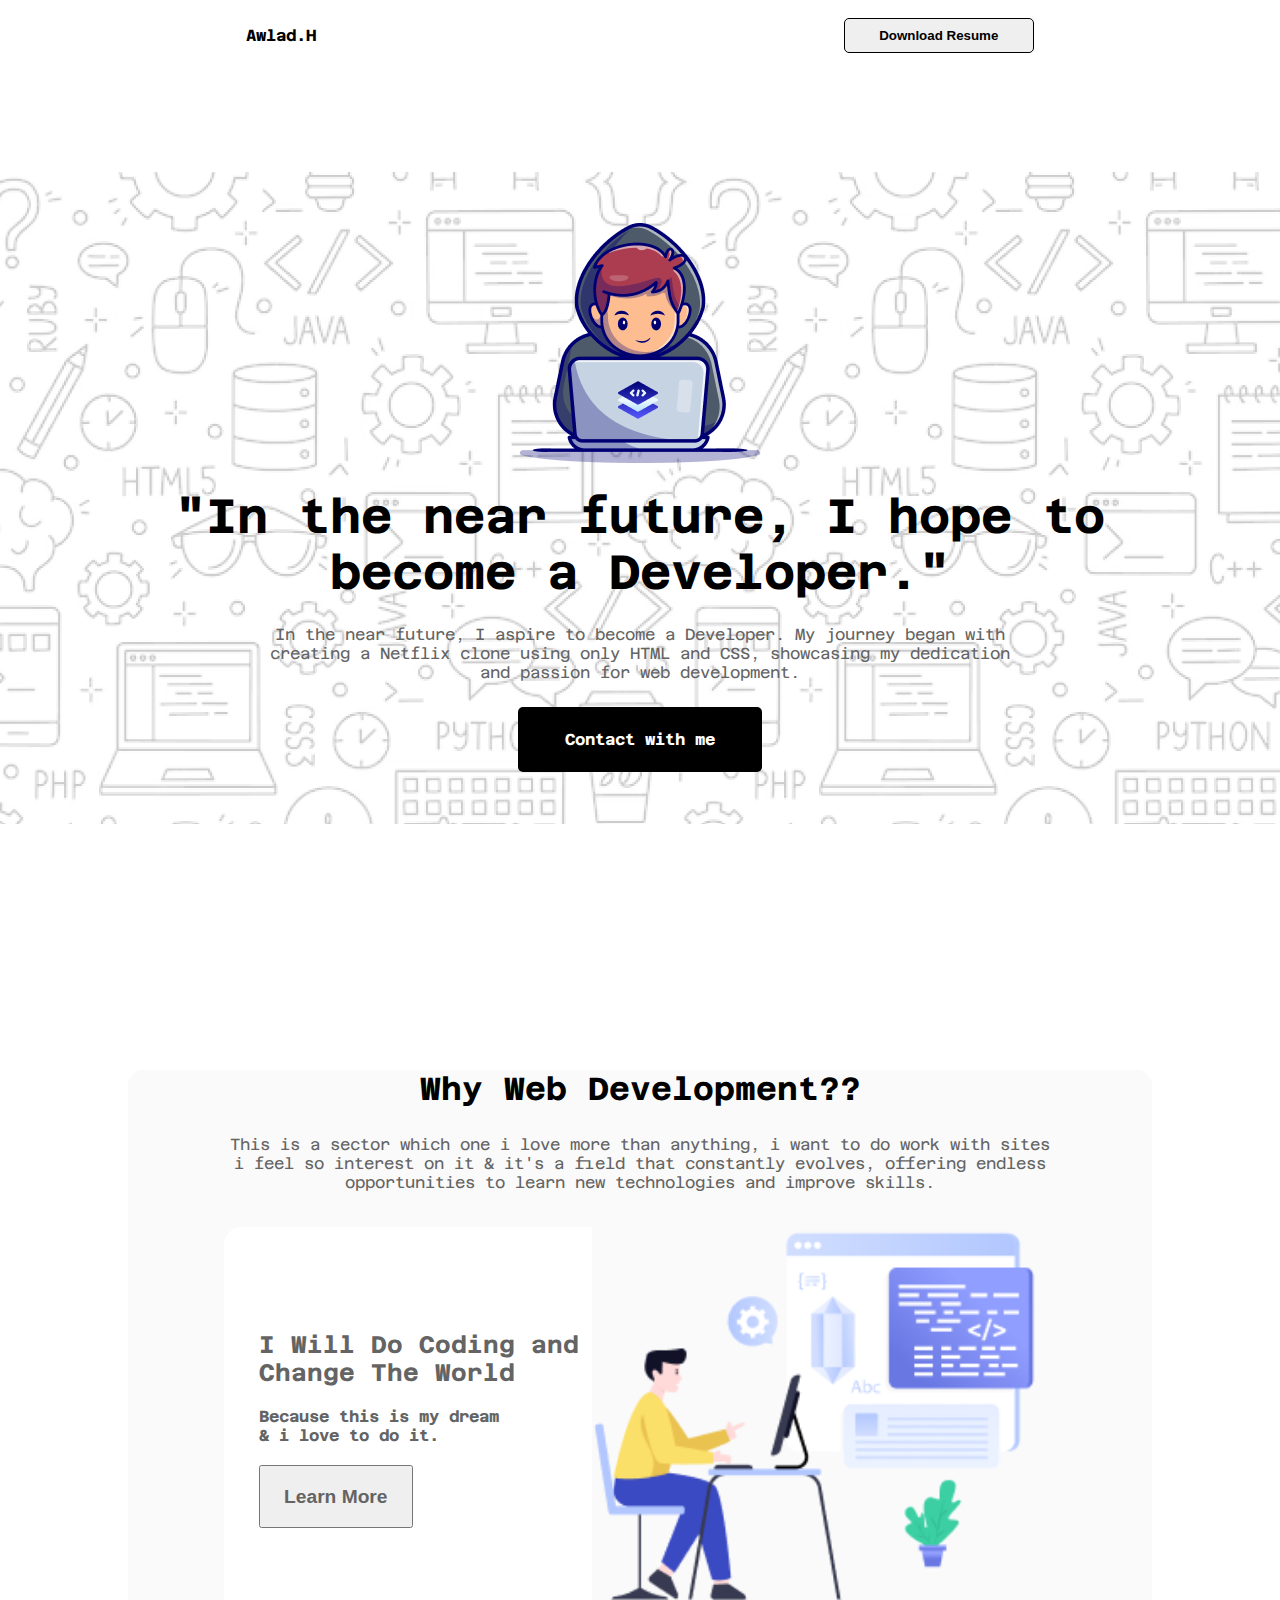
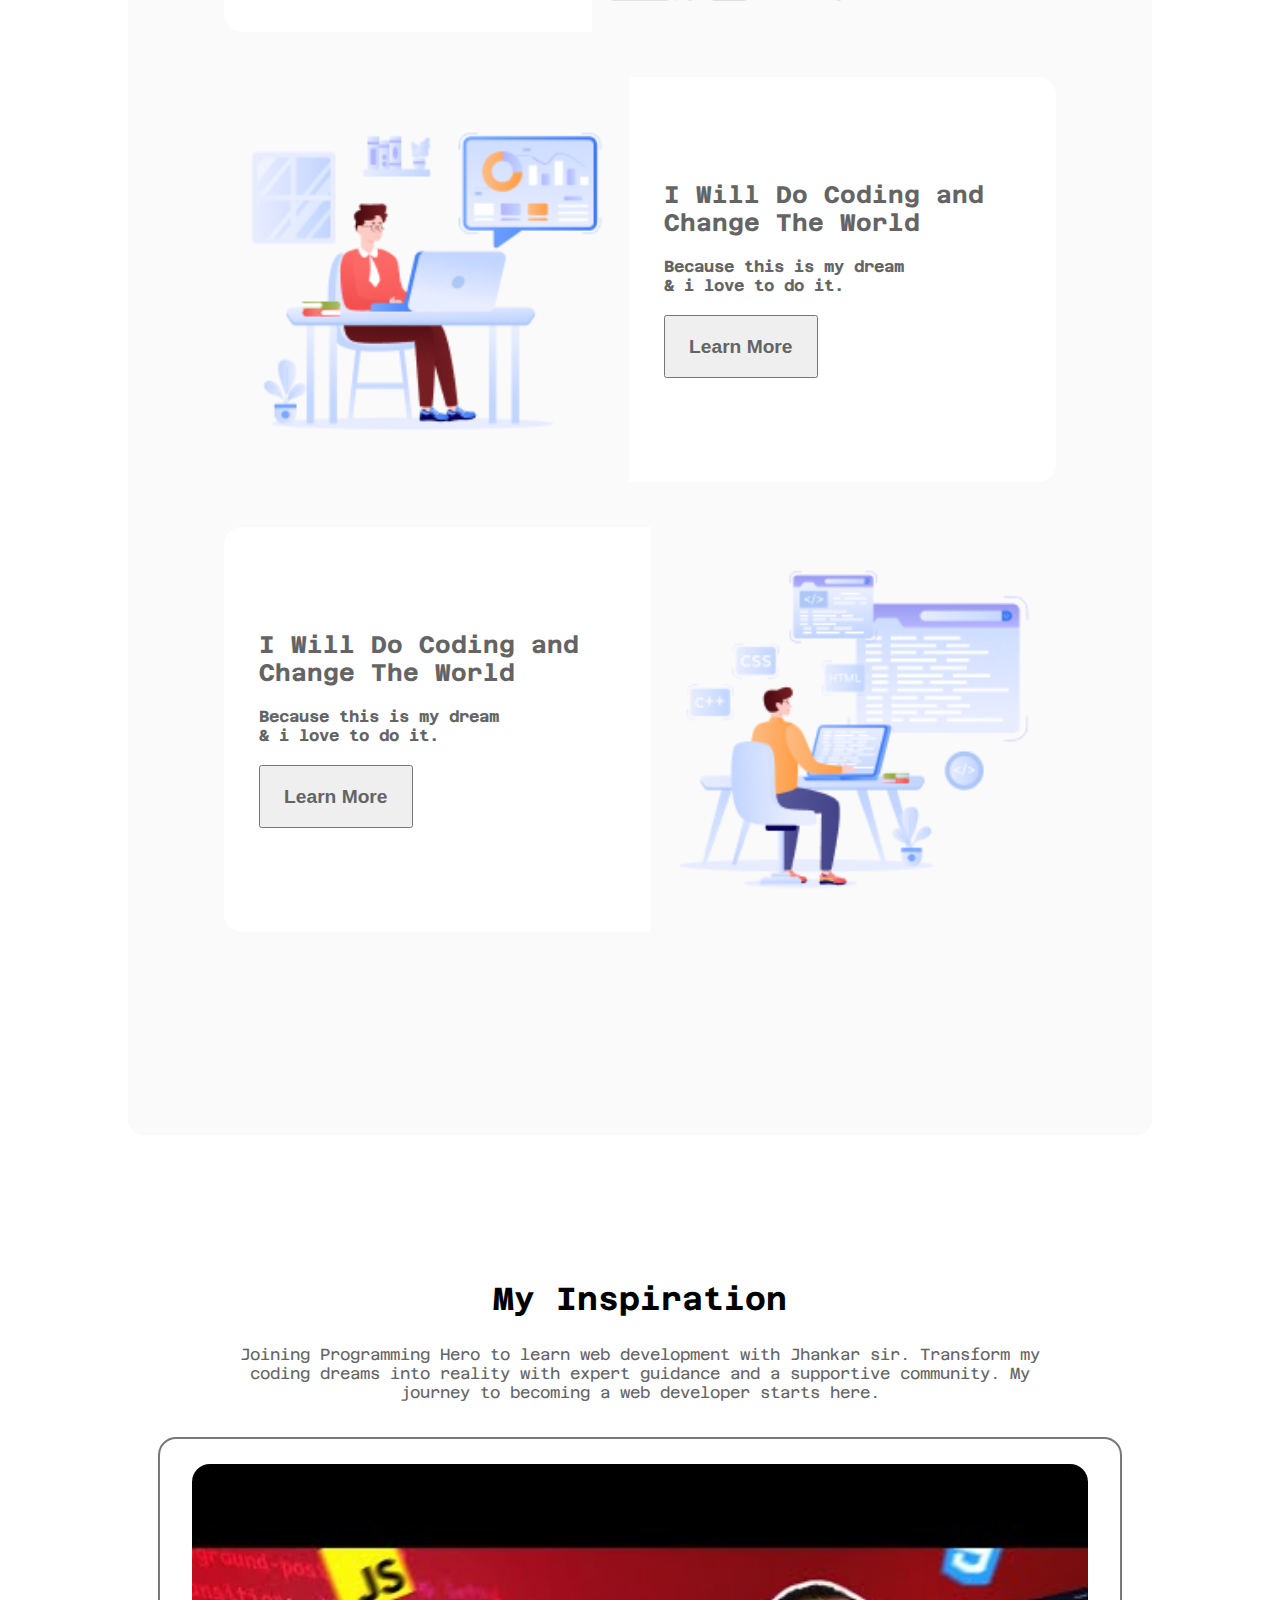
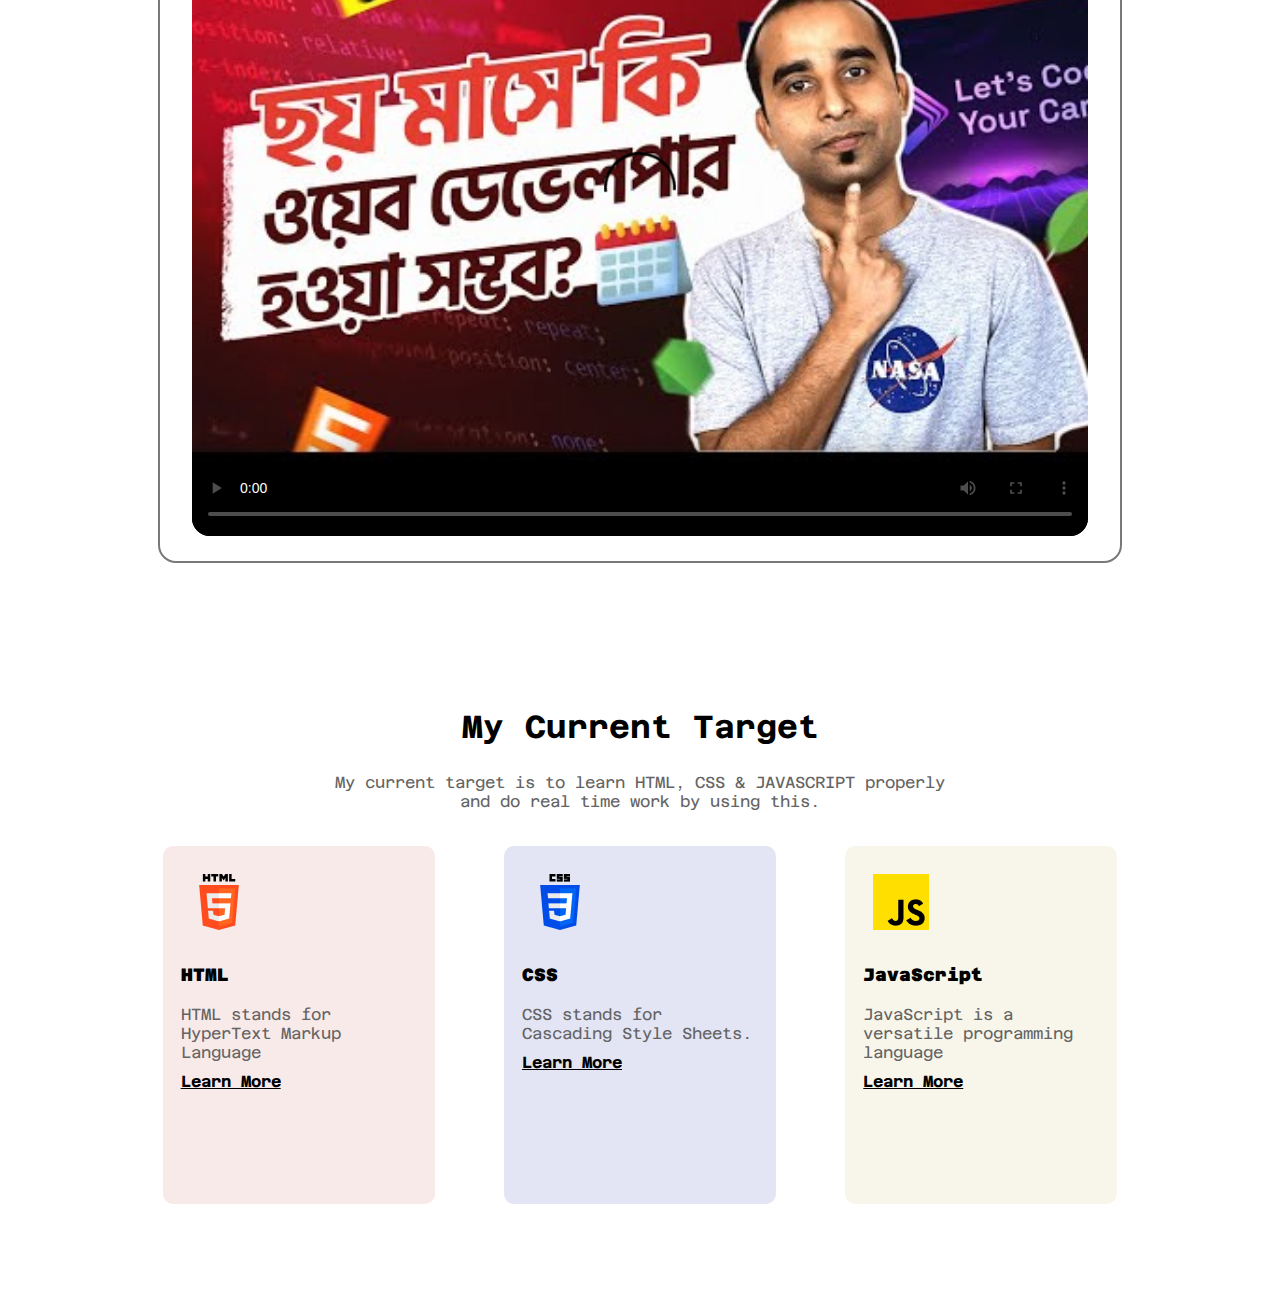
==== index.html @ 3a1f65d3 "My current target" ====
<!DOCTYPE html>
<html lang="en">

<head>
    <meta charset="UTF-8">
    <meta name="viewport" content="width=device-width, initial-scale=1.0">
    <title>Document</title>
    <link rel="stylesheet" href="style.css">
</head>

<body>
    <div class="navbar">
        <span class="topname">Awlad.H</span>
        <button>Download Resume</button>
    </div>
    <header>
        <div class="herosection">
            <img src="./assets/Group.png" alt="" srcset="">
            <h1>"In the near future, I hope to <br> become a Developer."</h1>
            <p>In the near future, I aspire to become a Developer. My journey began with creating a Netflix clone using
                only HTML and CSS, showcasing my dedication and passion for web development.</p>
            <a href="/">Contact with me</a>
        </div>
    </header>
    <div class="gap"></div>
    <main>
        <div class="discription">
            <div class="disc-first">Why Web Development??</div>
            <div class="disc-second">This is a sector which one i love more than anything, i want to do work with sites
                i feel so interest on it & it's a field that constantly evolves, offering endless opportunities to learn
                new technologies and improve skills.</div>
            <div class="card1">
                <div class="innertext">
                    <h2>I Will Do Coding and <br> Change The World</h2>
                    <h4>Because this is my dream <br> & i love to do it.</h4>
                    <button>Learn More</button>
                </div>
                <img src="./assets/Layer_1.png" alt="" srcset="">
            </div>
            <div class="card-gap"></div>
            <div class="card2">
                <img src="./assets/Group 3.png" alt="" srcset="">
                <div class="innertext">
                    <h2>I Will Do Coding and <br> Change The World</h2>
                    <h4>Because this is my dream <br> & i love to do it.</h4>
                    <button>Learn More</button>
                </div>
            </div>
            <div class="card-gap"></div>
            <div class="card3">
                <div class="innertext">
                    <h2>I Will Do Coding and <br> Change The World</h2>
                    <h4>Because this is my dream <br> & i love to do it.</h4>
                    <button>Learn More</button>
                </div>
                <img src="./assets/Group 4.png" alt="" srcset="">
            </div>
        </div>
        <div class="gap"></div>
        <div class="insparation">
            <div class="insparation-head">My Inspiration</div>
            <div class="insparation-reason">Joining Programming Hero to learn web development with Jhankar sir.
                Transform my coding dreams into reality with expert guidance and a supportive community. My journey to
                becoming a web developer starts here.</div>
            <div class="insparation-vedio">
                <video src="./assets/video-1.mp4" controls poster="./assets/video-bg.jpg"></video>
            </div>
        </div>
    </main>
    <div class="gap"></div>
    <section>
        <div class="three-card-description">
            <div class="first-disc">My Current Target</div>
            <div class="second-disc">My current target is to learn HTML, CSS & JAVASCRIPT properly <br> and do real time
                work
                by using this.</div>
                <div class="three-card">
                    
                    <div class="card4">
                        <div class="icon">
                        <img src="./assets/html.png" alt="" srcset="">
                    </div>
                    <div class="heading">HTML</div>
                    <div class="heading-disc">HTML stands for HyperText Markup Language</div>
                    <a href="/">Learn More</a>
                </div>
                <div class="card5">
                    <div class="icon">
                        <img src="./assets/css.png" alt="" srcset="">
                    </div>
                    <div class="heading">CSS</div>
                    <div class="heading-disc">CSS stands for Cascading Style Sheets.</div>
                    <a href="/">Learn More</a>
                </div>
                <div class="card6">
                    <div class="icon">
                        <img src="./assets/js.png" alt="" srcset="">
                    </div>
                    <div class="heading">JavaScript</div>
                    <div class="heading-disc">JavaScript is a versatile programming language</div>
                    <a href="/">Learn More</a>
                </div>
            </div>
            
        </div>
        <div class="gap"></div>
    </section>
</body>

</html>
---- style.css ----
@import url('https://fonts.googleapis.com/css2?family=Azeret+Mono:ital,wght@0,100..900;1,100..900&display=swap');

* {
    margin: 0;
    padding: 0;
}

body {
    font-family: "Azeret Mono", monospace;
    font-optical-sizing: auto;
    /* font-weight: <weight>; */
    font-style: normal;
}

.navbar {
    display: flex;
    justify-content: space-around;
    align-items: center;
    height: 70px;
}

.topname {
    font-weight: bolder;
}

.navbar button {
    width: 190px;
    height: 35px;
    border-radius: 5px;
    font-weight: bold;
    cursor: pointer;
    border: 1px solid black;
}

.herosection {
    background-image: url(assets/Hero-bg.png);
    background-position: center;
    background-repeat: no-repeat;
    display: flex;
    justify-content: center;
    align-items: center;
    flex-direction: column;
    height: 95vh;
    gap: 25px;
}

h1 {
    text-align: center;
    font-size: 48px;

}

p {
    text-align: center;
    font-size: 16px;
    max-width: 58vw;
    color: rgb(100, 100, 100);
}

.herosection a {
    width: 244px;
    height: 65px;
    border-radius: 5px;
    font-weight: bolder;
    cursor: pointer;
    background-color: black;
    color: white;
    text-decoration: none;
    display: flex;
    justify-content: center;
    align-items: center;
}

.gap {
    height: 10vh;
}

.card-gap {
    height: 5vh;

}

.discription {
    max-width: 80vw;
    margin: auto;
    background-color: rgb(250, 250, 250);
    border-radius: 15px;
    height: 185vh;
}

.disc-first,
.insparation-head,
.first-disc {
    text-align: center;
    font-size: 32px;
    font-weight: bolder;
    margin: 55px 0px 28px;
}

.disc-second,
.insparation-reason,
.second-disc {
    text-align: center;
    font-size: 16px;
    max-width: 65vw;
    margin: auto;
    margin-bottom: 35px;
    color: rgb(100, 100, 100);
}

.card1 {
    display: flex;
    justify-content: space-between;
    height: 45vh;
    max-width: 65vw;
    margin: auto;


}

.innertext {
    background-color: white;
    display: flex;
    justify-content: center;
    flex-direction: column;
    gap: 20px;
    width: 37vw;
    color: rgb(100, 100, 100);
    border-radius: 18px 0px 0px 18px;
}

.innertext h2,
h4,
button {
    margin-left: 35px;

}

.card1 button {
    width: 12vw;
    height: 7vh;
    font-weight: bolder;
    font-size: larger;
    color: rgb(100, 100, 100);
}

.card2 {
    display: flex;
    justify-content: space-between;
    height: 45vh;
    max-width: 65vw;
    margin: auto;


}

.card2 .innertext {
    background-color: white;
    display: flex;
    justify-content: center;
    flex-direction: column;
    gap: 20px;
    width: 37vw;
    color: rgb(100, 100, 100);
    border-radius: 0px 18px 18px 0px;
}

.innertext h2,
h4,
button {
    margin-left: 35px;

}

.card2 button {
    width: 12vw;
    height: 7vh;
    font-weight: bolder;
    font-size: larger;
    color: rgb(100, 100, 100);
}

.card3 {
    display: flex;
    justify-content: space-between;
    height: 45vh;
    max-width: 65vw;
    margin: auto;


}

.innertext {
    background-color: white;
    display: flex;
    justify-content: center;
    flex-direction: column;
    gap: 20px;
    width: 37vw;
    color: rgb(100, 100, 100);
    border-radius: 18px 0px 0px 18px;
}

.innertext h2,
h4,
button {
    margin-left: 35px;

}

.card3 button {
    width: 12vw;
    height: 7vh;
    font-weight: bolder;
    font-size: larger;
    color: rgb(100, 100, 100);
}

.insparation {
    max-width: 80vw;
    margin: auto;
}

.insparation-vedio {
    border: 2px solid rgb(120, 120, 120);
    border-radius: 18px;
    width: 75vw;
    margin: auto;
    display: flex;
    justify-content: center;
    align-items: center;
}

.insparation-vedio video {
    margin: 25px;
    width: 70vw;
    border-radius: 18px;
}

.three-card-description {
    max-width: 80vw;
    margin: auto;
}

.three-card {
    display: flex;
    justify-content: space-around;
    align-items: center;
}

.card4 {
    width: 20vw;
    height: 38vh;
    margin: auto;
    border-radius: 10px;
    background-color: rgb(228 156 156 / 21%);
    padding: 8px;
}

.icon {
    margin: 20px;
}

.heading {
    font-size: large;
    font-weight: 900;
    padding: 10px;
}

.heading-disc {
    font-size: 16px;
    color: rgb(100, 100, 100);
    padding: 10px;
}

.card4 a {
    font-weight: bolder;
    color: black;
    padding: 10px;
}

.card5 {
    width: 20vw;
    height: 38vh;
    margin: auto;
    border-radius: 10px;
    background-color: rgb(125 134 208 / 21%);
    padding: 8px;
}

.icon {
    margin: 20px;
}

.heading {
    font-size: large;
    font-weight: 900;
    padding: 10px;
}

.heading-disc {
    font-size: 16px;
    color: rgb(100, 100, 100);
    padding: 10px;
}

.card5 a {
    font-weight: bolder;
    color: black;
    padding: 10px;
}

.card6 {
    width: 20vw;
    height: 38vh;
    margin: auto;
    border-radius: 10px;
    background-color: rgb(228 220 179 / 26%);
    padding: 8px;
}

.icon {
    margin: 20px;
}

.heading {
    font-size: large;
    font-weight: 900;
    padding: 10px;
}

.heading-disc {
    font-size: 16px;
    color: rgb(100, 100, 100);
    padding: 10px;
}

.card6 a {
    font-weight: bolder;
    color: black;
    padding: 10px;
}
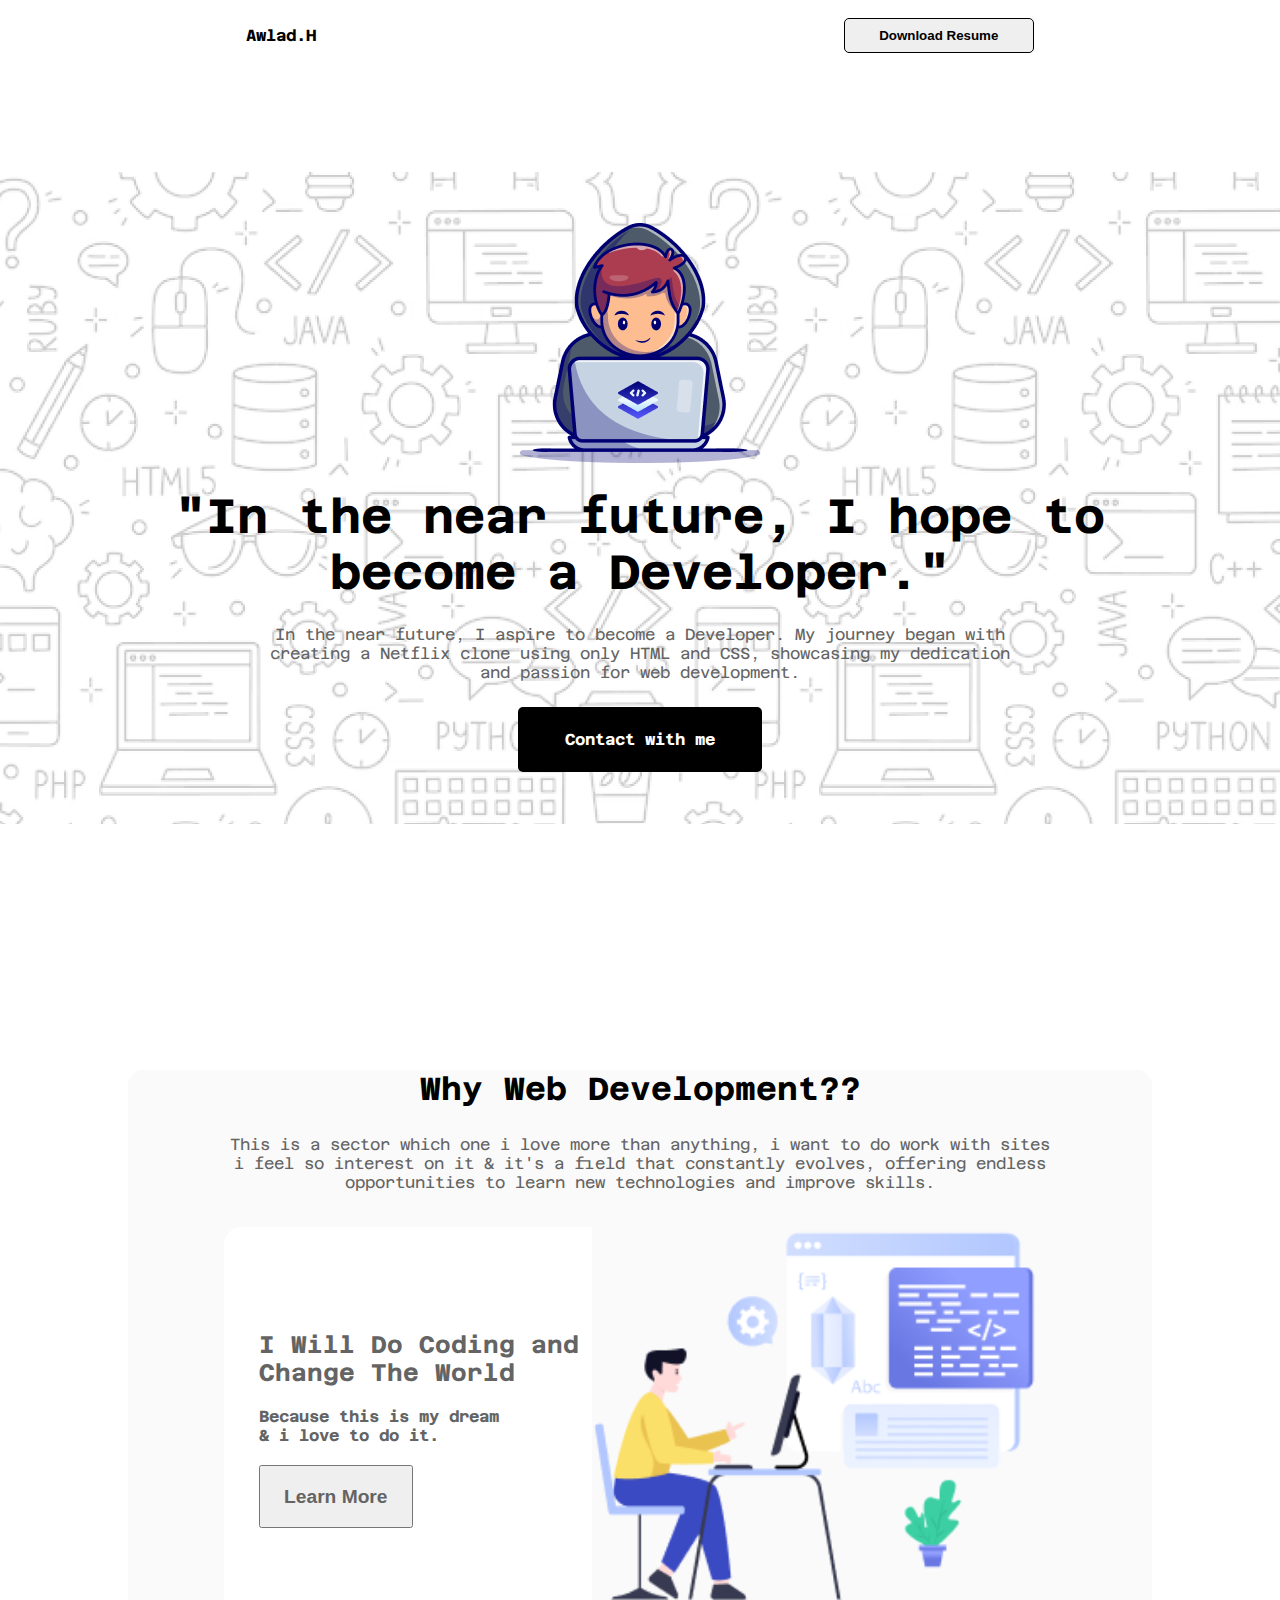
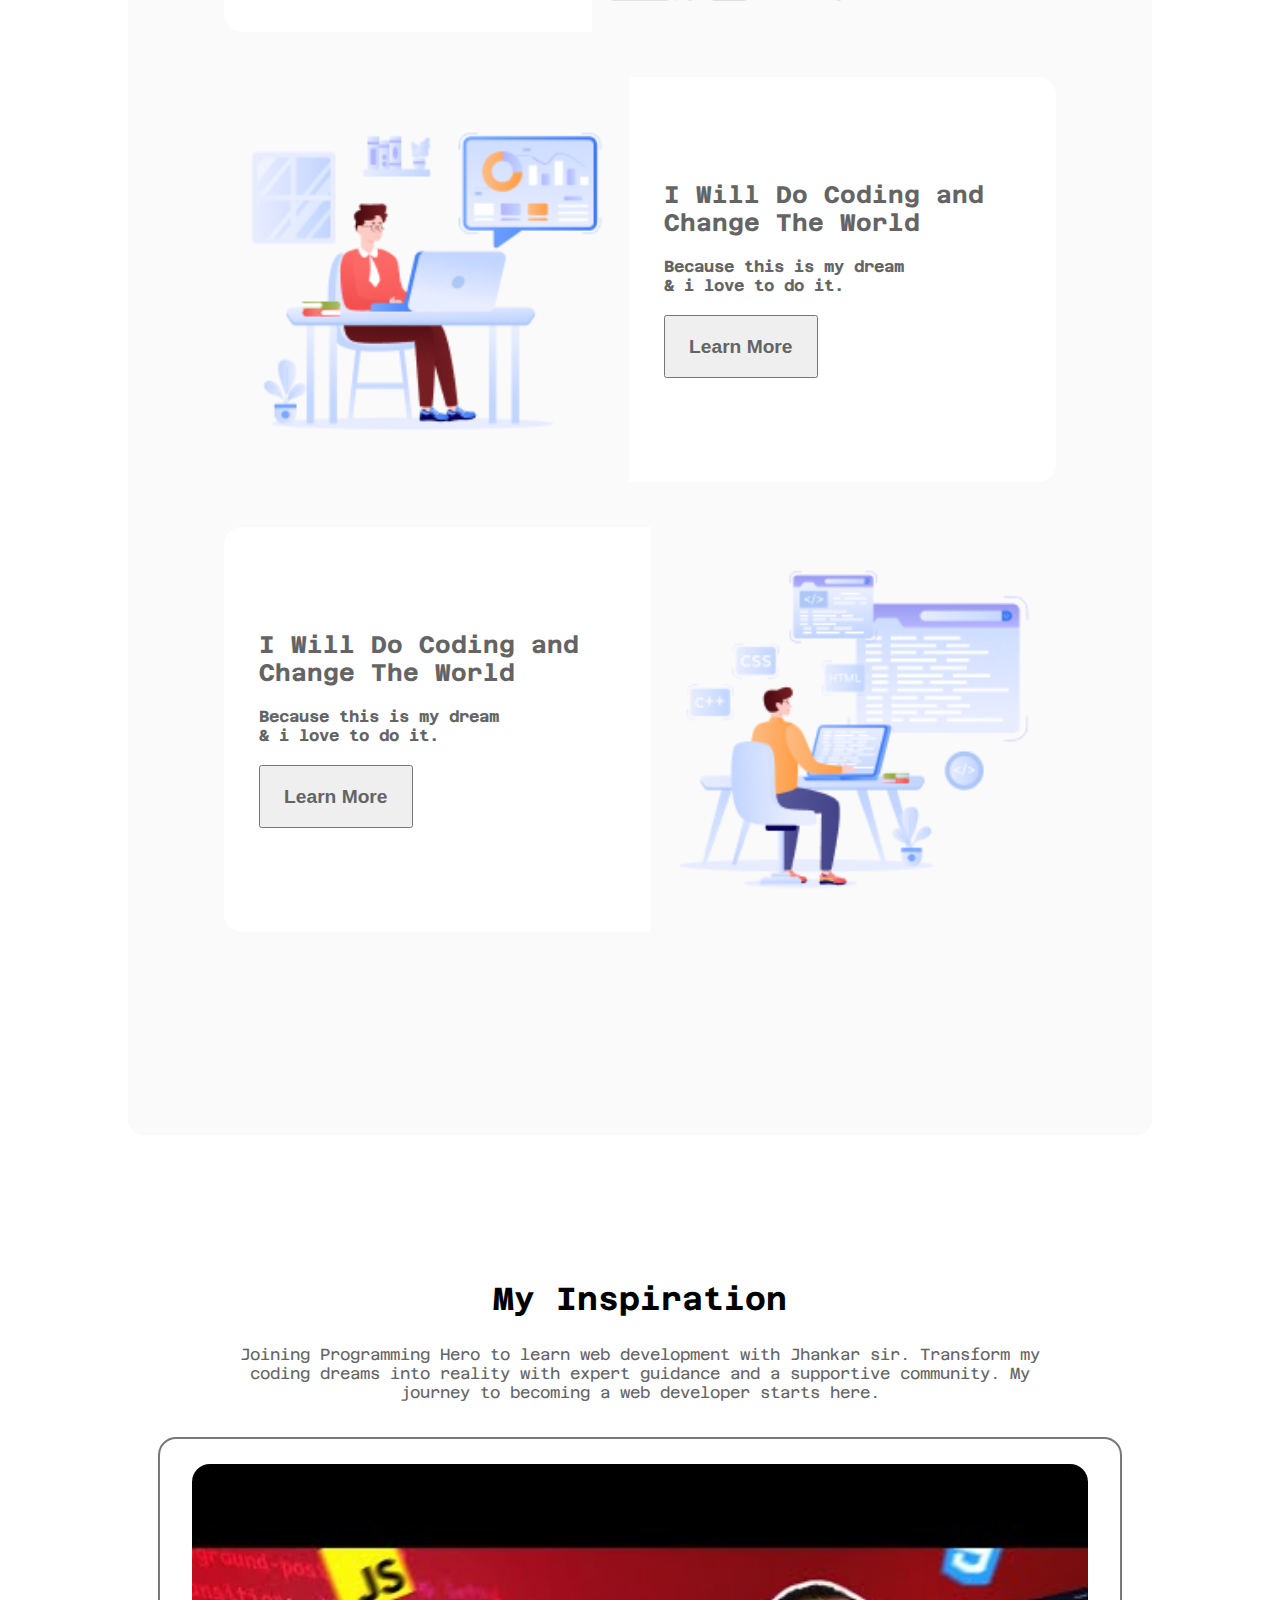
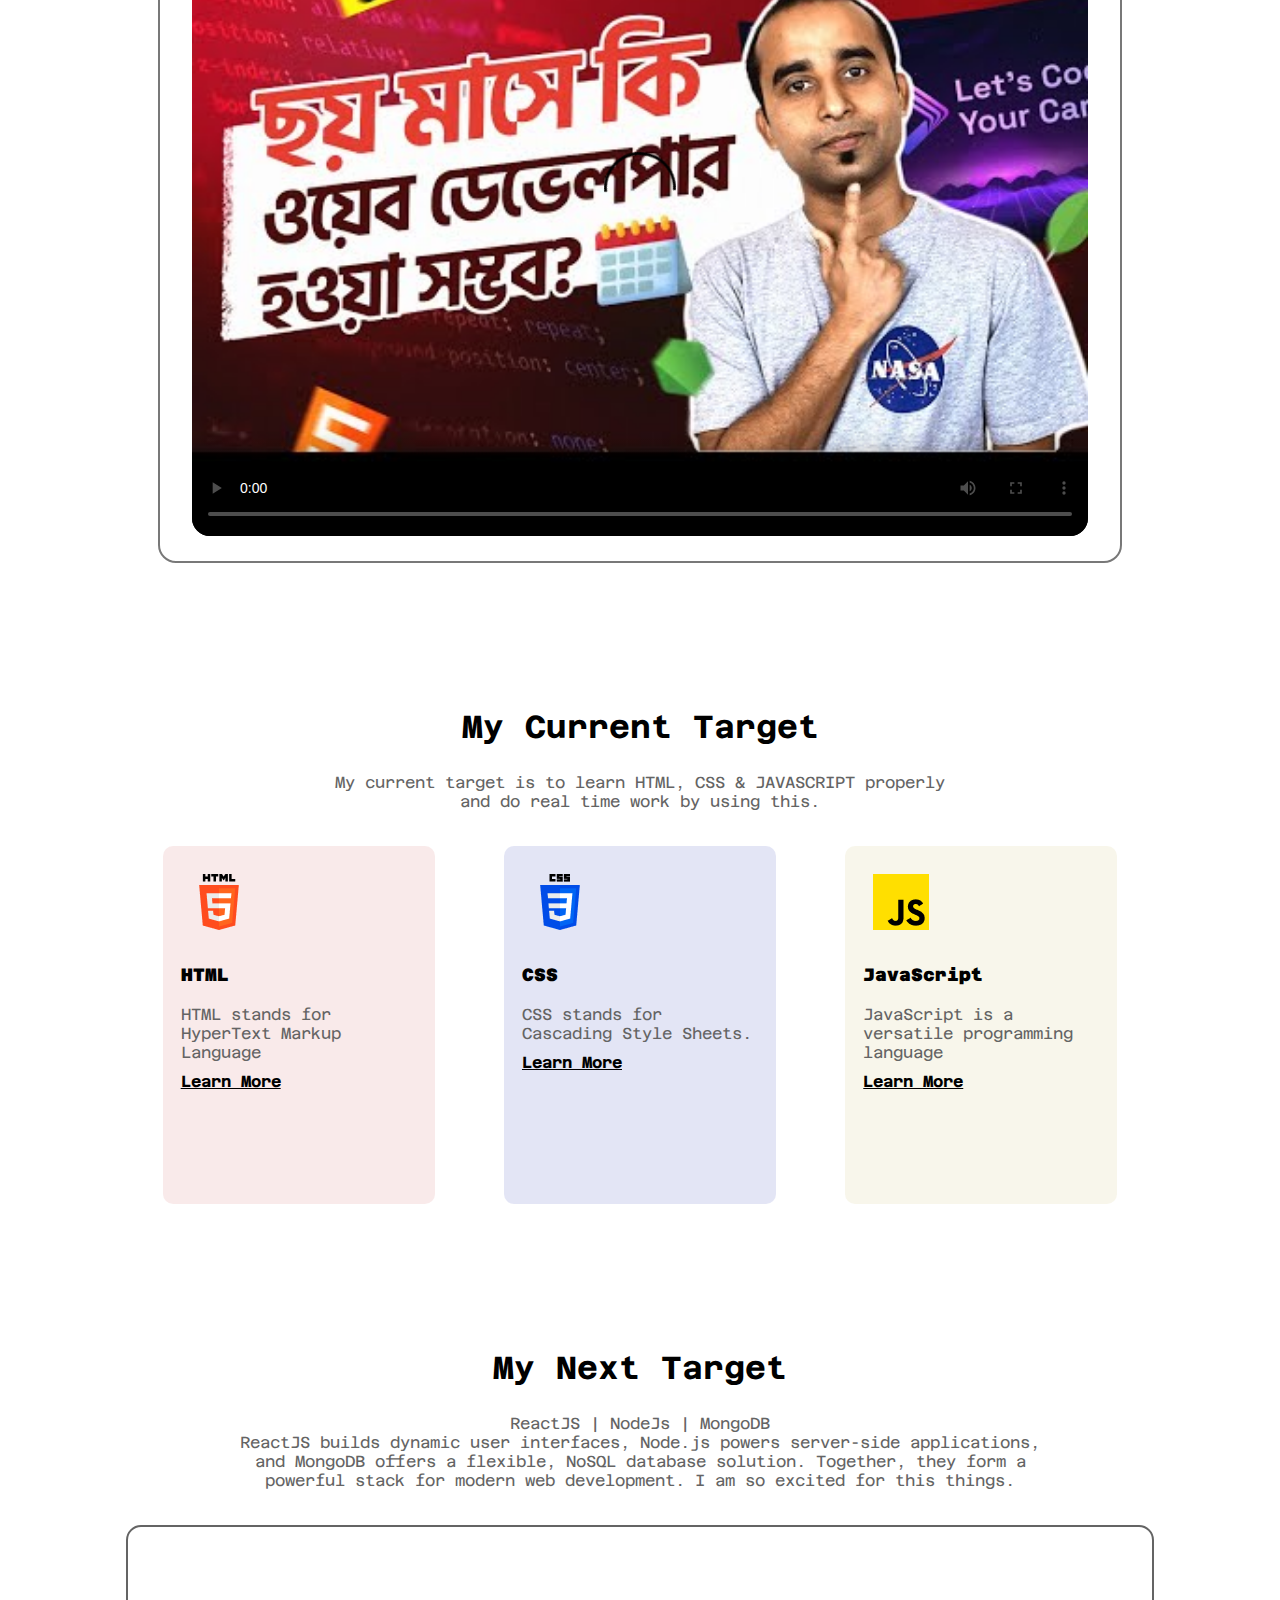
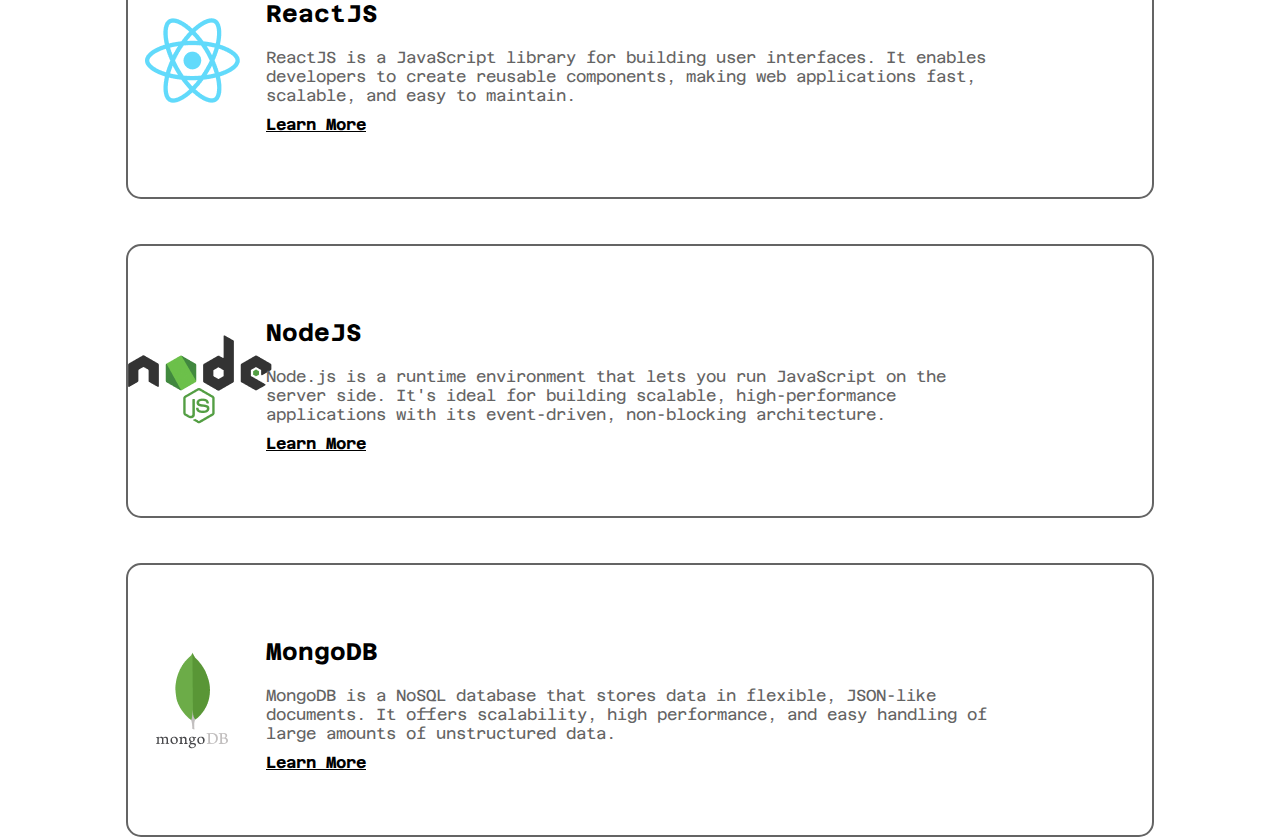
==== commit cd4a96b1: "end three card React nodeJS and MongoDB" ====
--- a/index.html
+++ b/index.html
@@ -74,10 +74,10 @@
             <div class="second-disc">My current target is to learn HTML, CSS & JAVASCRIPT properly <br> and do real time
                 work
                 by using this.</div>
-                <div class="three-card">
-                    
-                    <div class="card4">
-                        <div class="icon">
+            <div class="three-card">
+
+                <div class="card4">
+                    <div class="icon">
                         <img src="./assets/html.png" alt="" srcset="">
                     </div>
                     <div class="heading">HTML</div>
@@ -101,9 +101,59 @@
                     <a href="/">Learn More</a>
                 </div>
             </div>
-            
+
         </div>
         <div class="gap"></div>
+        <div class="nextarget">
+            <div class="first-disc">My Next Target</div>
+            <div class="second-disc">ReactJS | NodeJs | MongoDB <br> ReactJS builds dynamic user interfaces, Node.js
+                powers server-side applications, and MongoDB offers a flexible, NoSQL database solution. Together, they
+                form a powerful stack for modern web development. I am so excited for this things.
+            </div>
+            <div class="end-three-card">
+                <div class="card7">
+                    <div class="image">
+                        <img src="/assets/react.png" alt="">
+                    </div>
+
+                    <div class="nextarget-heading">
+                        <h2 class="react">ReactJS </h2>
+                        <div class="react-disc">ReactJS is a JavaScript library for building user interfaces. It
+                            enables developers to create reusable components, making web applications fast, scalable,
+                            and
+                            easy to maintain.</div>
+                        <a href="/">Learn More</a>
+                    </div>
+                </div>
+                <div class="card-gap"></div>
+                <div class="card8">
+                    <div class="image">
+                        <img src="/assets/nodejs.png" alt="">
+                    </div>
+
+                    <div class="nextarget-heading">
+                        <h2 class="node">NodeJS </h2>
+                        <div class="node-disc">Node.js is a runtime environment that lets you run JavaScript on the
+                            server side. It's ideal for building scalable, high-performance applications with its
+                            event-driven, non-blocking architecture.</div>
+                        <a href="/">Learn More</a>
+                    </div>
+                </div>
+                <div class="card-gap"></div>
+                <div class="card9">
+                    <div class="image">
+                        <img src="/assets/mongodb.png" alt="">
+                    </div>
+
+                    <div class="nextarget-heading">
+                        <h2 class="mongo">MongoDB </h2>
+                        <div class="mongo-disc">MongoDB is a NoSQL database that stores data in flexible, JSON-like
+                            documents. It offers scalability, high performance, and easy handling of large amounts of
+                            unstructured data.</div>
+                        <a href="/">Learn More</a>
+                    </div>
+                </div>
+            </div>
     </section>
 </body>
 
--- a/style.css
+++ b/style.css
@@ -21,6 +21,7 @@
 
 .topname {
     font-weight: bolder;
+    cursor: pointer;
 }
 
 .navbar button {
@@ -142,6 +143,7 @@
     font-weight: bolder;
     font-size: larger;
     color: rgb(100, 100, 100);
+    cursor: pointer;
 }
 
 .card2 {
@@ -178,6 +180,7 @@
     font-weight: bolder;
     font-size: larger;
     color: rgb(100, 100, 100);
+    cursor: pointer;
 }
 
 .card3 {
@@ -214,6 +217,7 @@
     font-weight: bolder;
     font-size: larger;
     color: rgb(100, 100, 100);
+    cursor: pointer;
 }
 
 .insparation {
@@ -235,6 +239,7 @@
     margin: 25px;
     width: 70vw;
     border-radius: 18px;
+    cursor: pointer;
 }
 
 .three-card-description {
@@ -339,4 +344,100 @@
     font-weight: bolder;
     color: black;
     padding: 10px;
+}
+
+.card7 {
+    display: flex;
+    align-items: center;
+    border: 2px solid rgb(100, 100, 100);
+    border-radius: 15px;
+    width: 80vw;
+    height: 30vh;
+    margin: auto;
+}
+
+.react {
+    padding: 10px;
+}
+
+.react-disc {
+    padding: 10px;
+    font-size: 16px;
+    max-width: 58vw;
+    color: rgb(100, 100, 100);
+}
+
+.card7 a {
+    font-weight: bolder;
+    color: black;
+    padding: 10px;
+}
+
+.image {
+    width: 10vw;
+    text-align: center;
+}
+
+.card8 {
+    display: flex;
+    align-items: center;
+    border: 2px solid rgb(100, 100, 100);
+    border-radius: 15px;
+    width: 80vw;
+    height: 30vh;
+    margin: auto;
+}
+
+.node {
+    padding: 10px;
+}
+
+.node-disc {
+    padding: 10px;
+    font-size: 16px;
+    max-width: 58vw;
+    color: rgb(100, 100, 100);
+}
+
+.card8 a {
+    font-weight: bolder;
+    color: black;
+    padding: 10px;
+}
+
+.image {
+    width: 10vw;
+    text-align: center;
+}
+
+.card9 {
+    display: flex;
+    align-items: center;
+    border: 2px solid rgb(100, 100, 100);
+    border-radius: 15px;
+    width: 80vw;
+    height: 30vh;
+    margin: auto;
+}
+
+.mongo {
+    padding: 10px;
+}
+
+.mongo-disc {
+    padding: 10px;
+    font-size: 16px;
+    max-width: 58vw;
+    color: rgb(100, 100, 100);
+}
+
+.card9 a {
+    font-weight: bolder;
+    color: black;
+    padding: 10px;
+}
+
+.image {
+    width: 10vw;
+    text-align: center;
 }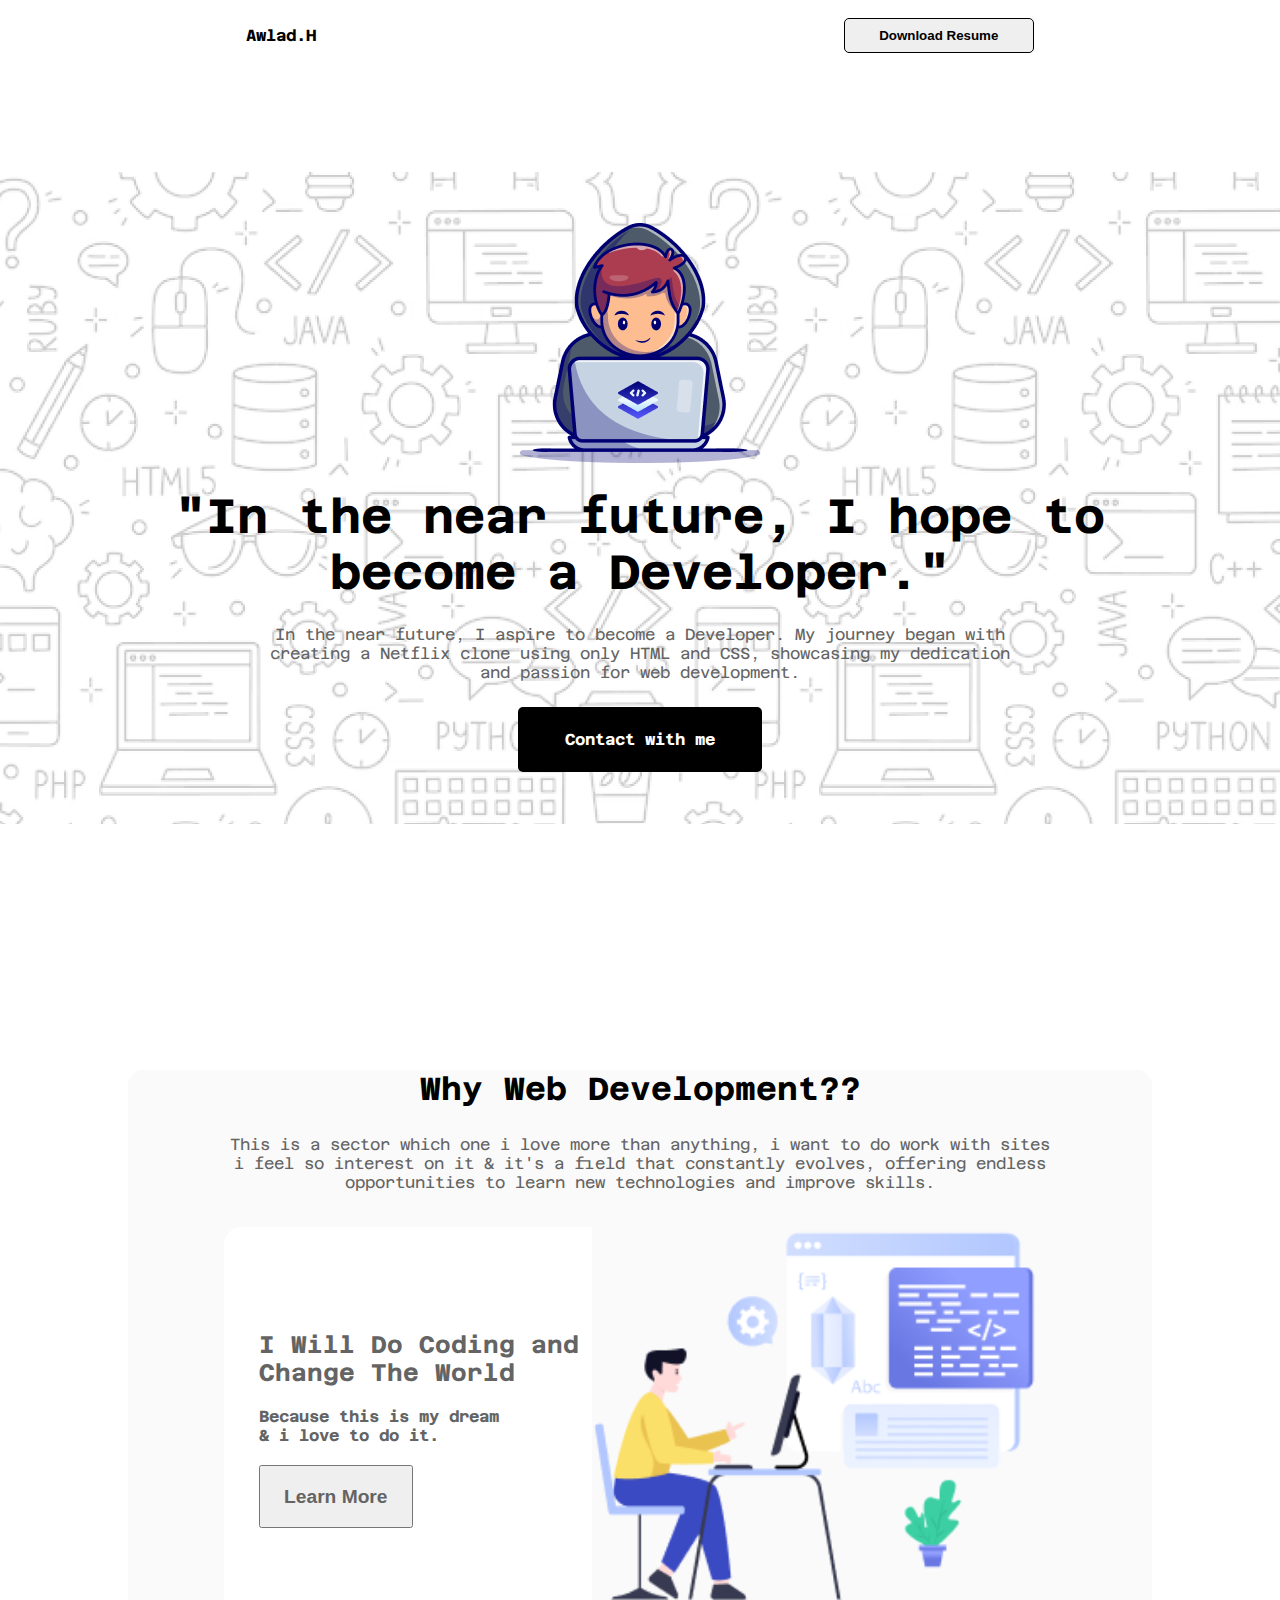
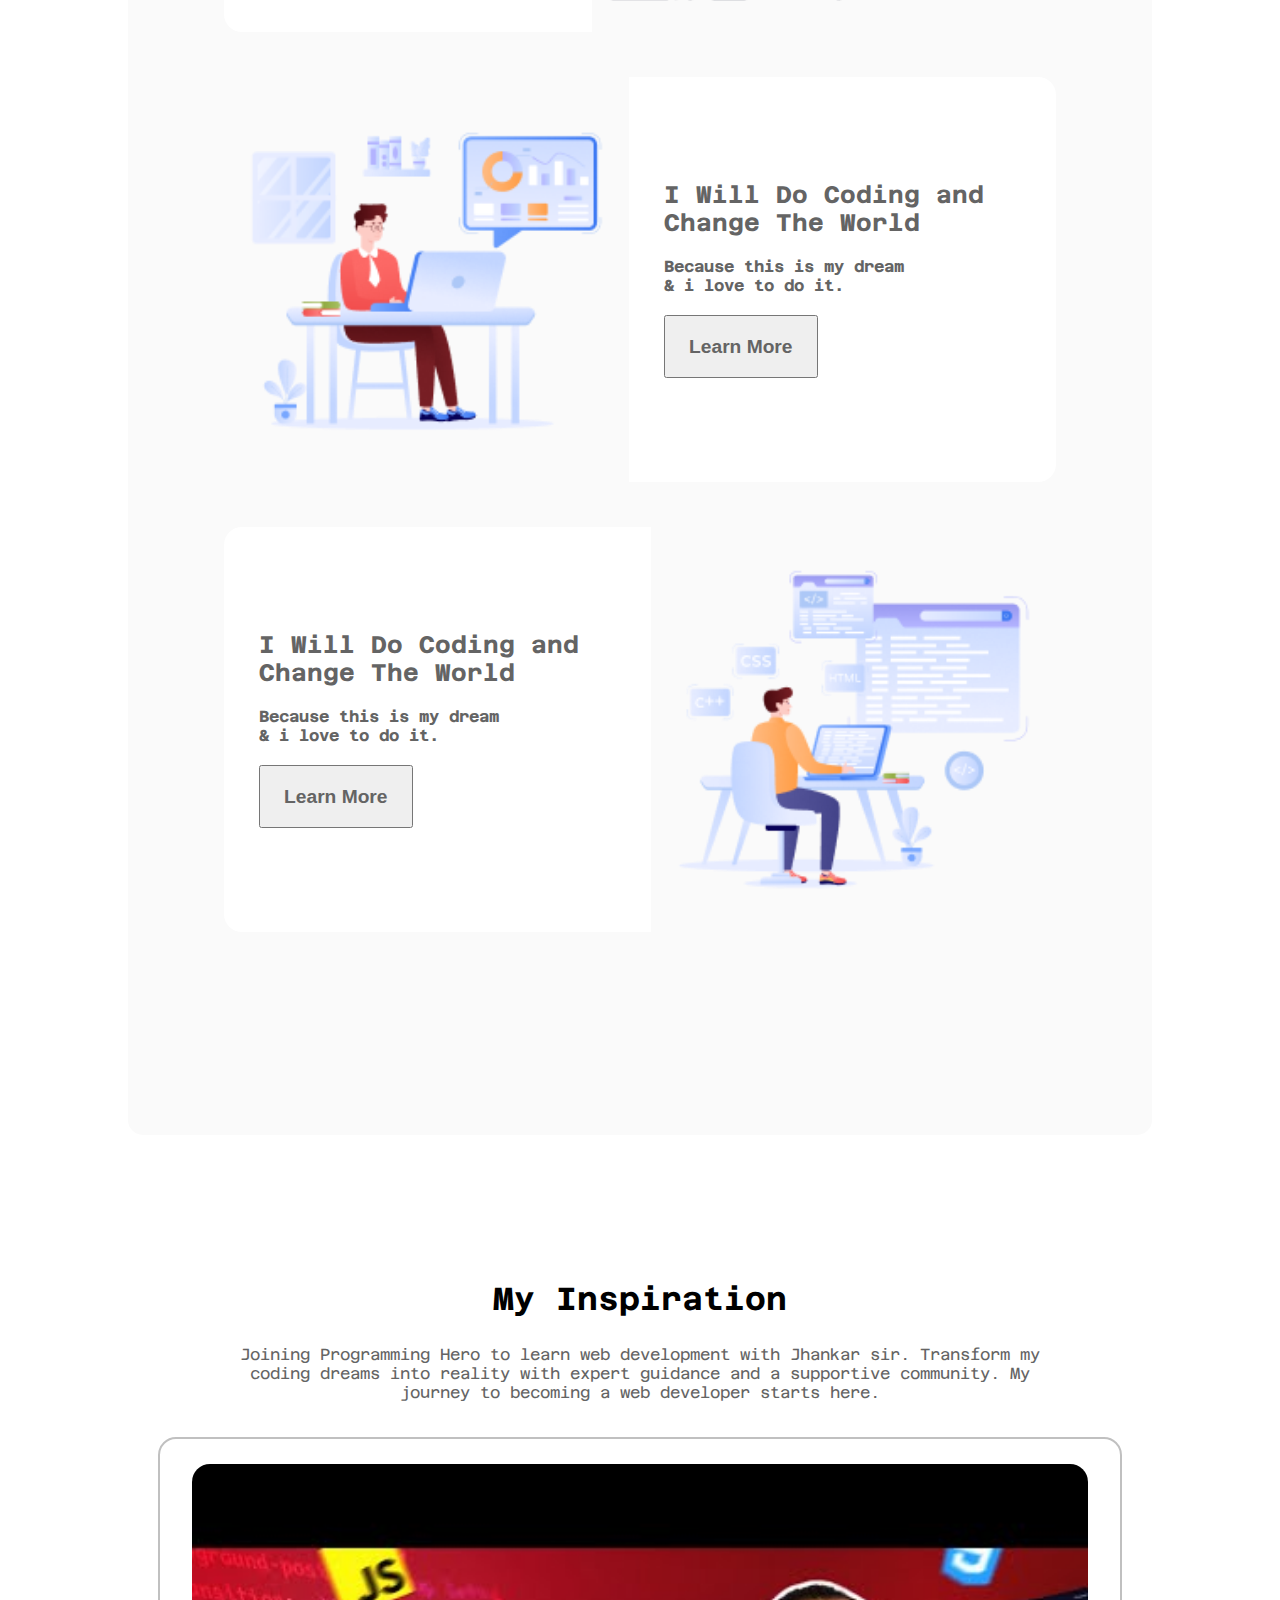
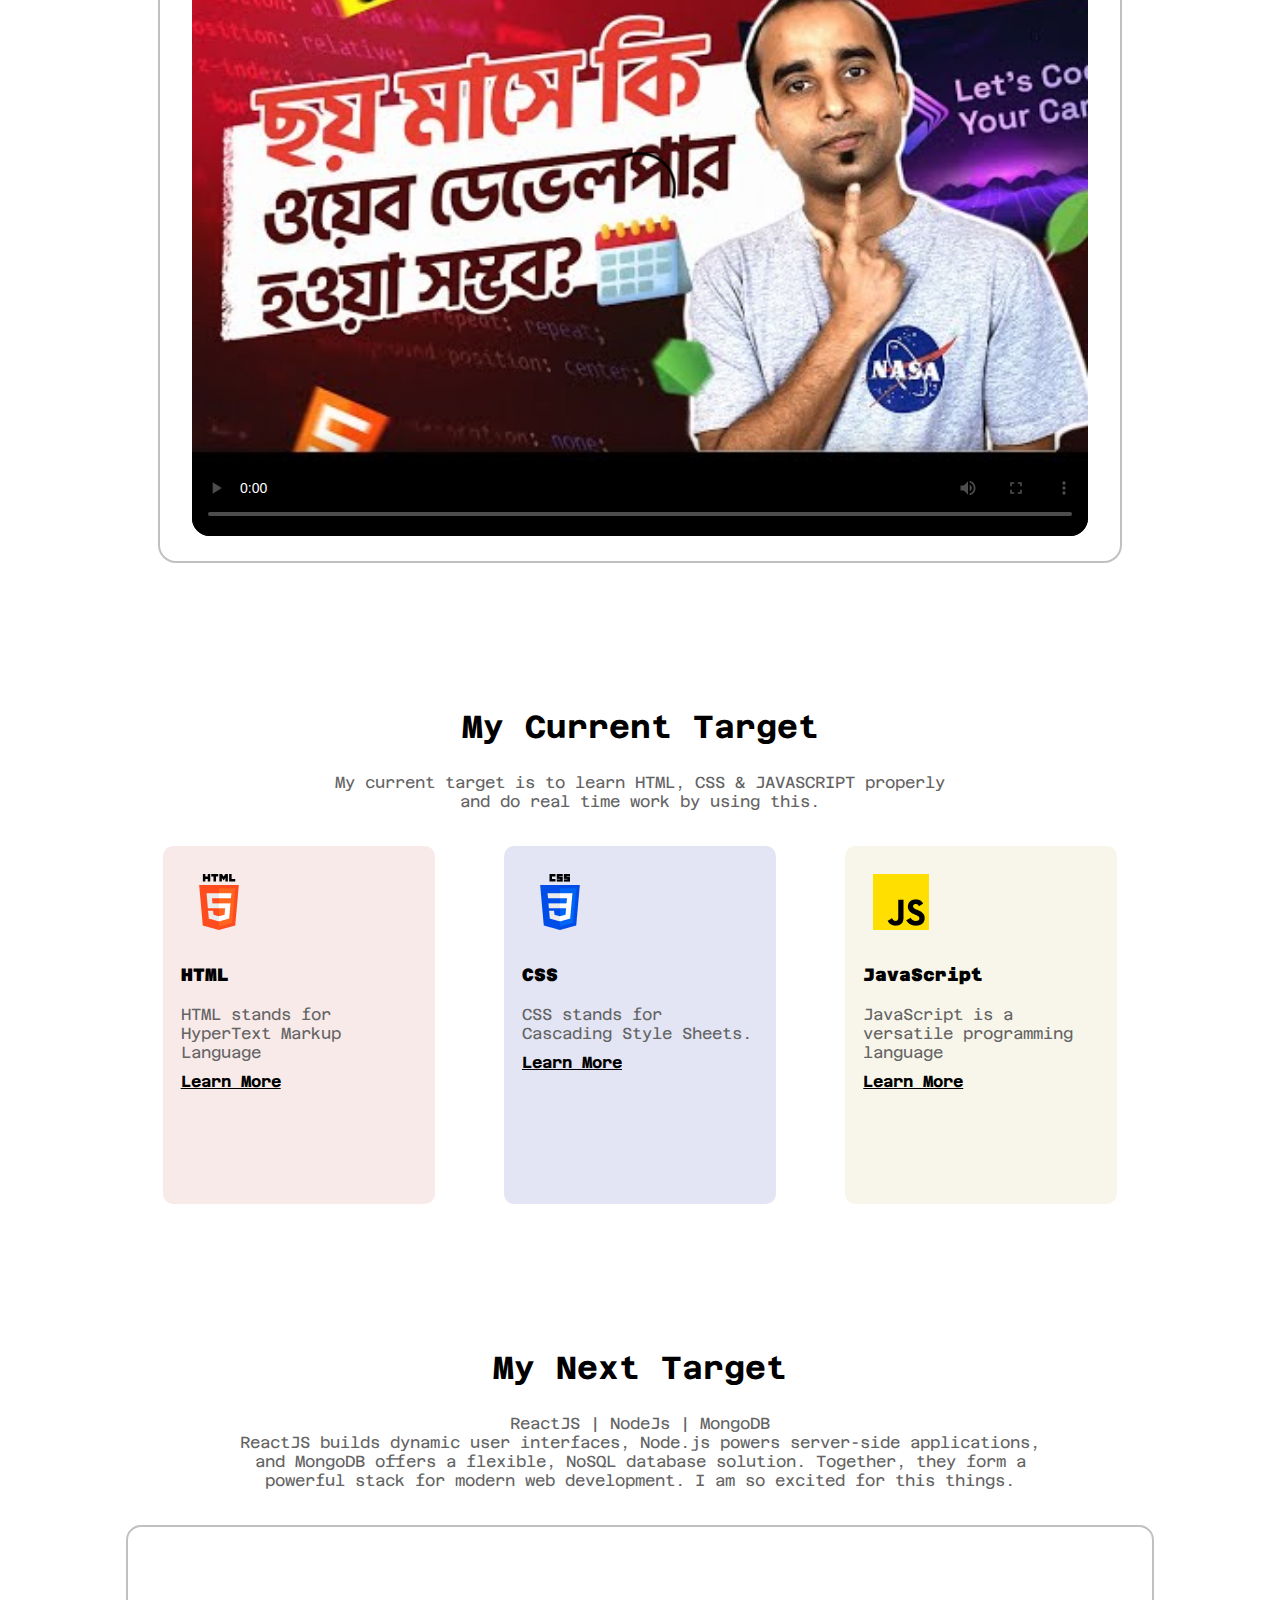
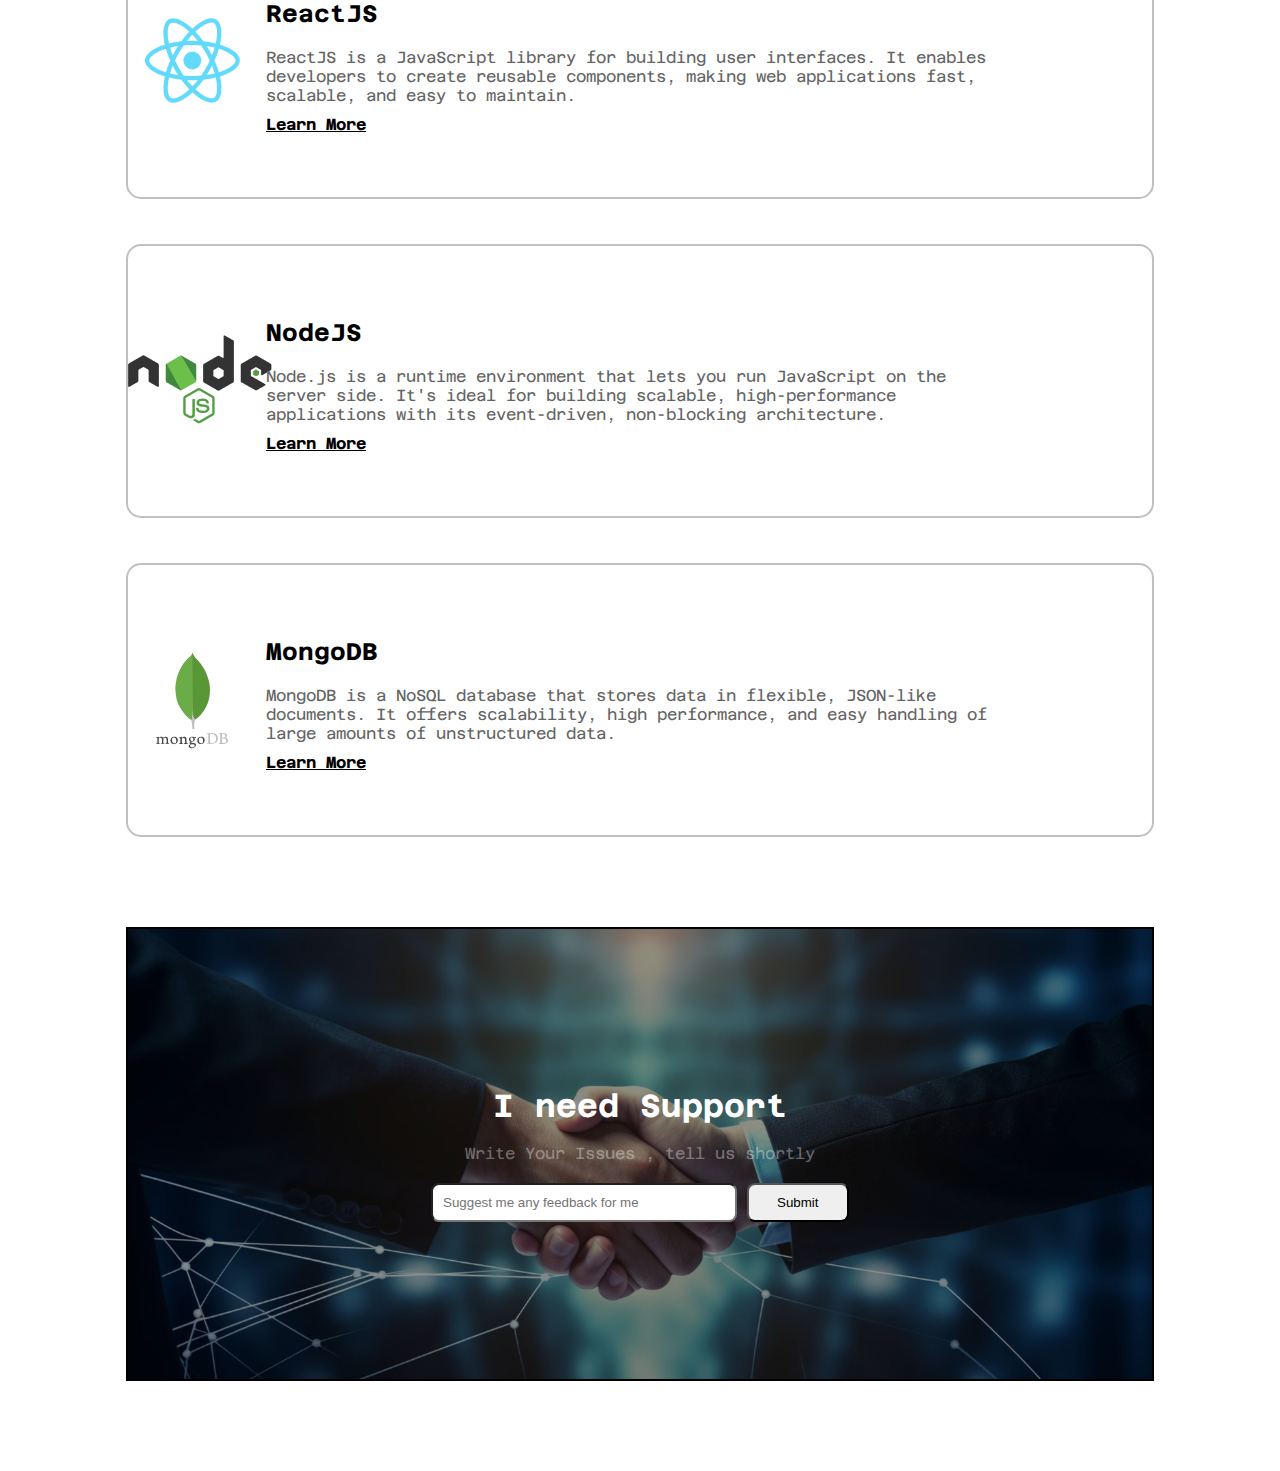
==== commit 1bd6a3aa: "Support and input section done" ====
--- a/index.html
+++ b/index.html
@@ -154,6 +154,17 @@
                     </div>
                 </div>
             </div>
+            <div class="gap"></div>
+            <div class="support">
+                <div class="sup-head">I need Support</div>
+                <div class="sup-head2">Write Your Issues , tell us shortly </div>
+                <div class="input">
+                    <input class="big-box" type="text" name="username" placeholder="Suggest me any feedback for me"> 
+                    <input class="sub" type="submit" value="Submit">
+
+                </div>
+            </div>
+            <div class="gap"></div>
     </section>
 </body>
 
--- a/style.css
+++ b/style.css
@@ -226,7 +226,7 @@
 }
 
 .insparation-vedio {
-    border: 2px solid rgb(120, 120, 120);
+    border: 2px solid rgb(192 192 192);
     border-radius: 18px;
     width: 75vw;
     margin: auto;
@@ -349,7 +349,7 @@
 .card7 {
     display: flex;
     align-items: center;
-    border: 2px solid rgb(100, 100, 100);
+    border: 2px solid rgb(192 192 192);
     border-radius: 15px;
     width: 80vw;
     height: 30vh;
@@ -381,7 +381,7 @@
 .card8 {
     display: flex;
     align-items: center;
-    border: 2px solid rgb(100, 100, 100);
+    border: 2px solid rgb(192 192 192);
     border-radius: 15px;
     width: 80vw;
     height: 30vh;
@@ -413,7 +413,7 @@
 .card9 {
     display: flex;
     align-items: center;
-    border: 2px solid rgb(100, 100, 100);
+    border: 2px solid rgb(192 192 192);
     border-radius: 15px;
     width: 80vw;
     height: 30vh;
@@ -440,4 +440,46 @@
 .image {
     width: 10vw;
     text-align: center;
+}
+
+.support {
+    max-width: 80vw;
+    margin: auto;
+    height: 50vh;
+    border: 2px solid black;
+    background-image: url(/assets/handshake.jpg);
+    background-position: center;
+    background-repeat: no-repeat;
+    background-size: 100%;
+    background-color: rgb(59 59 59 / 81%);
+    background-blend-mode: overlay;
+    display: flex;
+    flex-direction: column;
+    justify-content: center;
+    align-items: center;
+    gap: 20px;
+}
+
+.sup-head {
+    color: white;
+    font-size: 32px;
+    font-weight: bold;
+}
+
+.sup-head2 {
+
+    color: #ffffff5e;
+    font-size: 16px;
+}
+
+.big-box {
+    width: 22vw;
+    padding: 10px;
+    border-radius: 8px;
+}
+
+.sub {
+    width: 8vw;
+    padding: 10px;
+    border-radius: 8px;
 }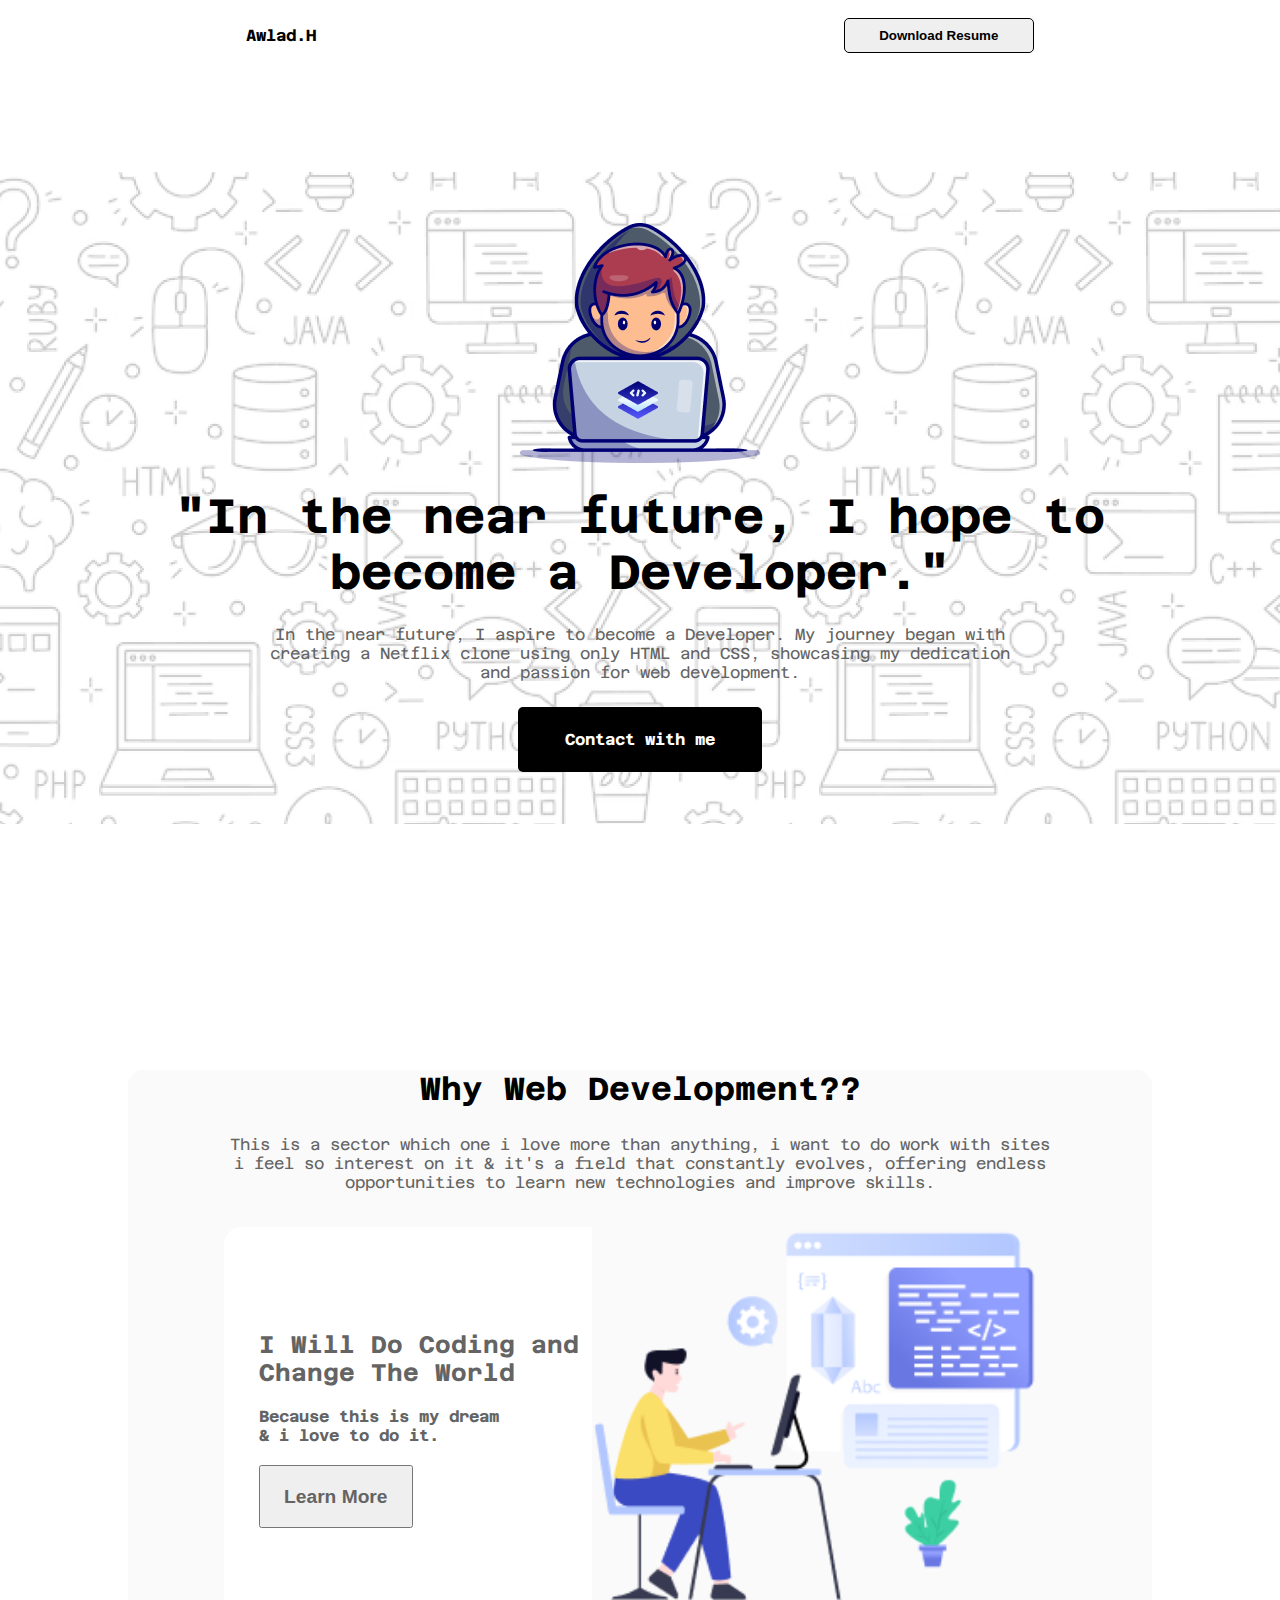
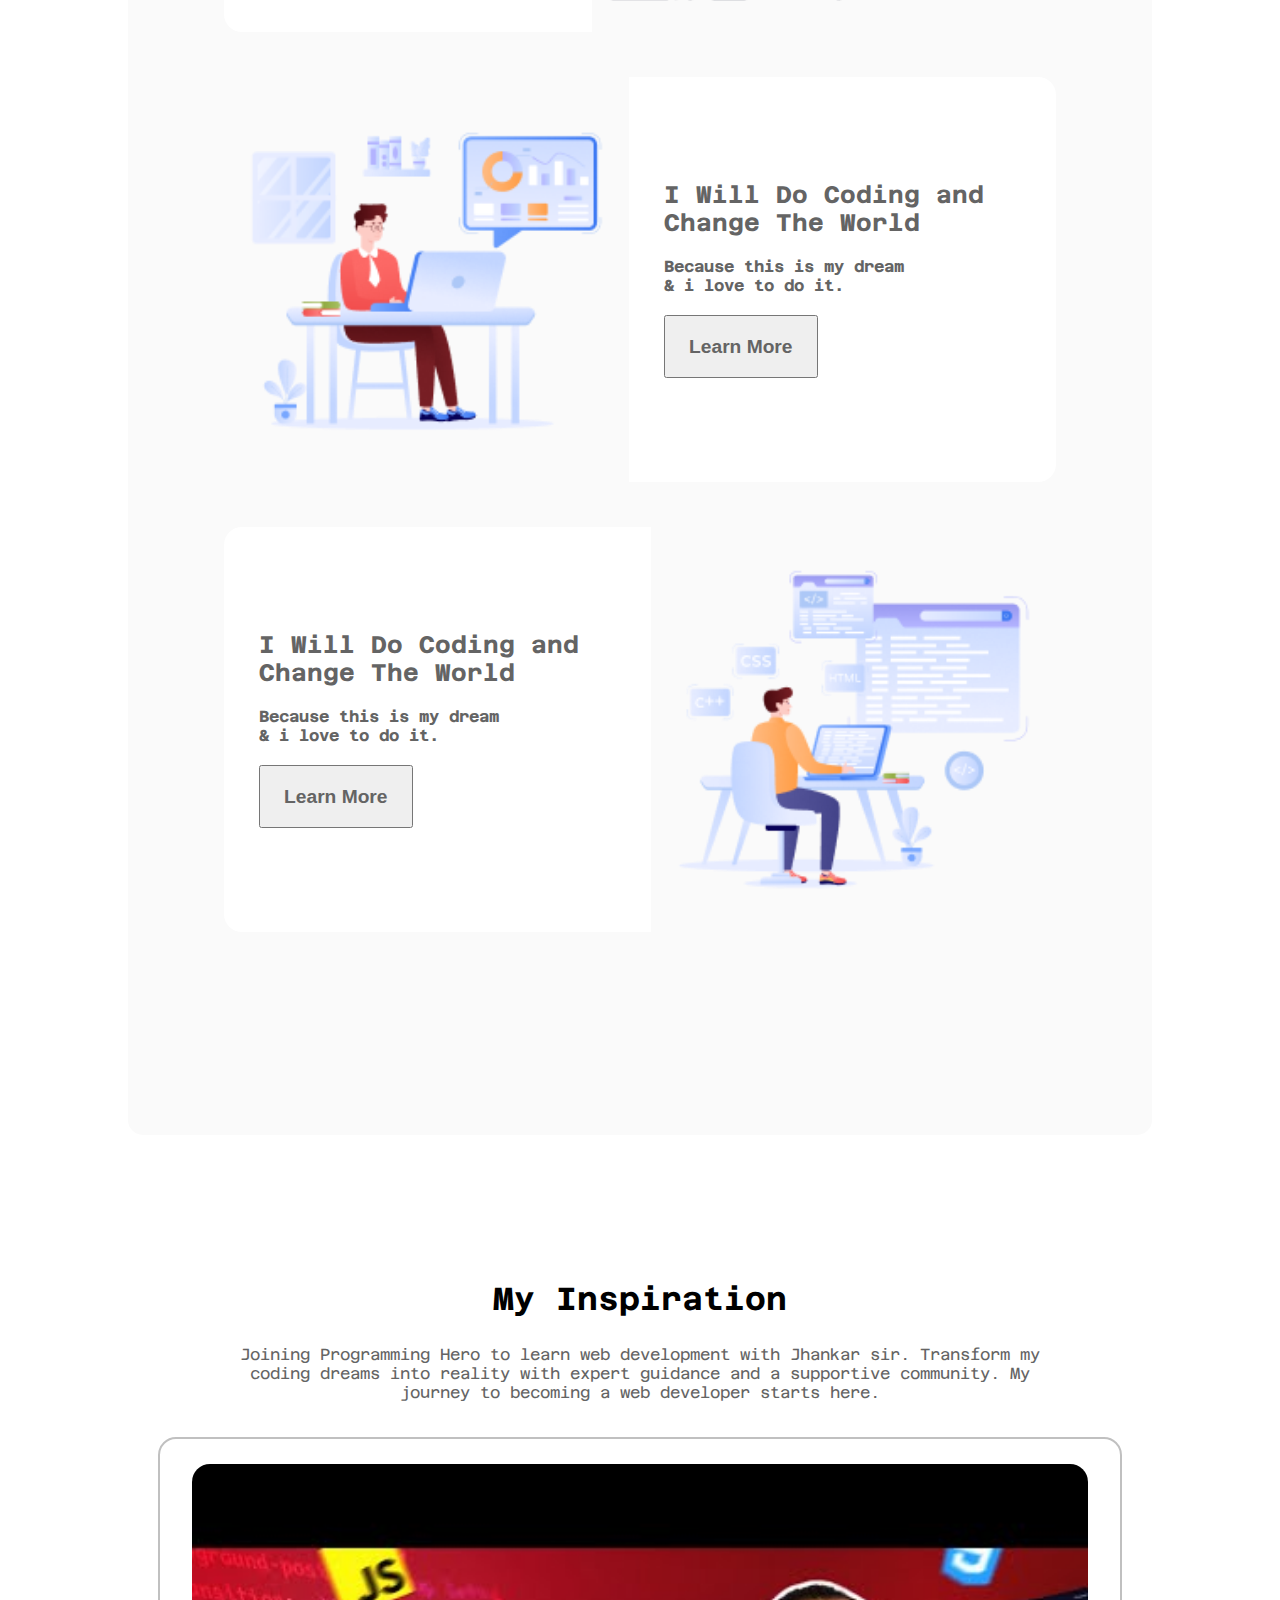
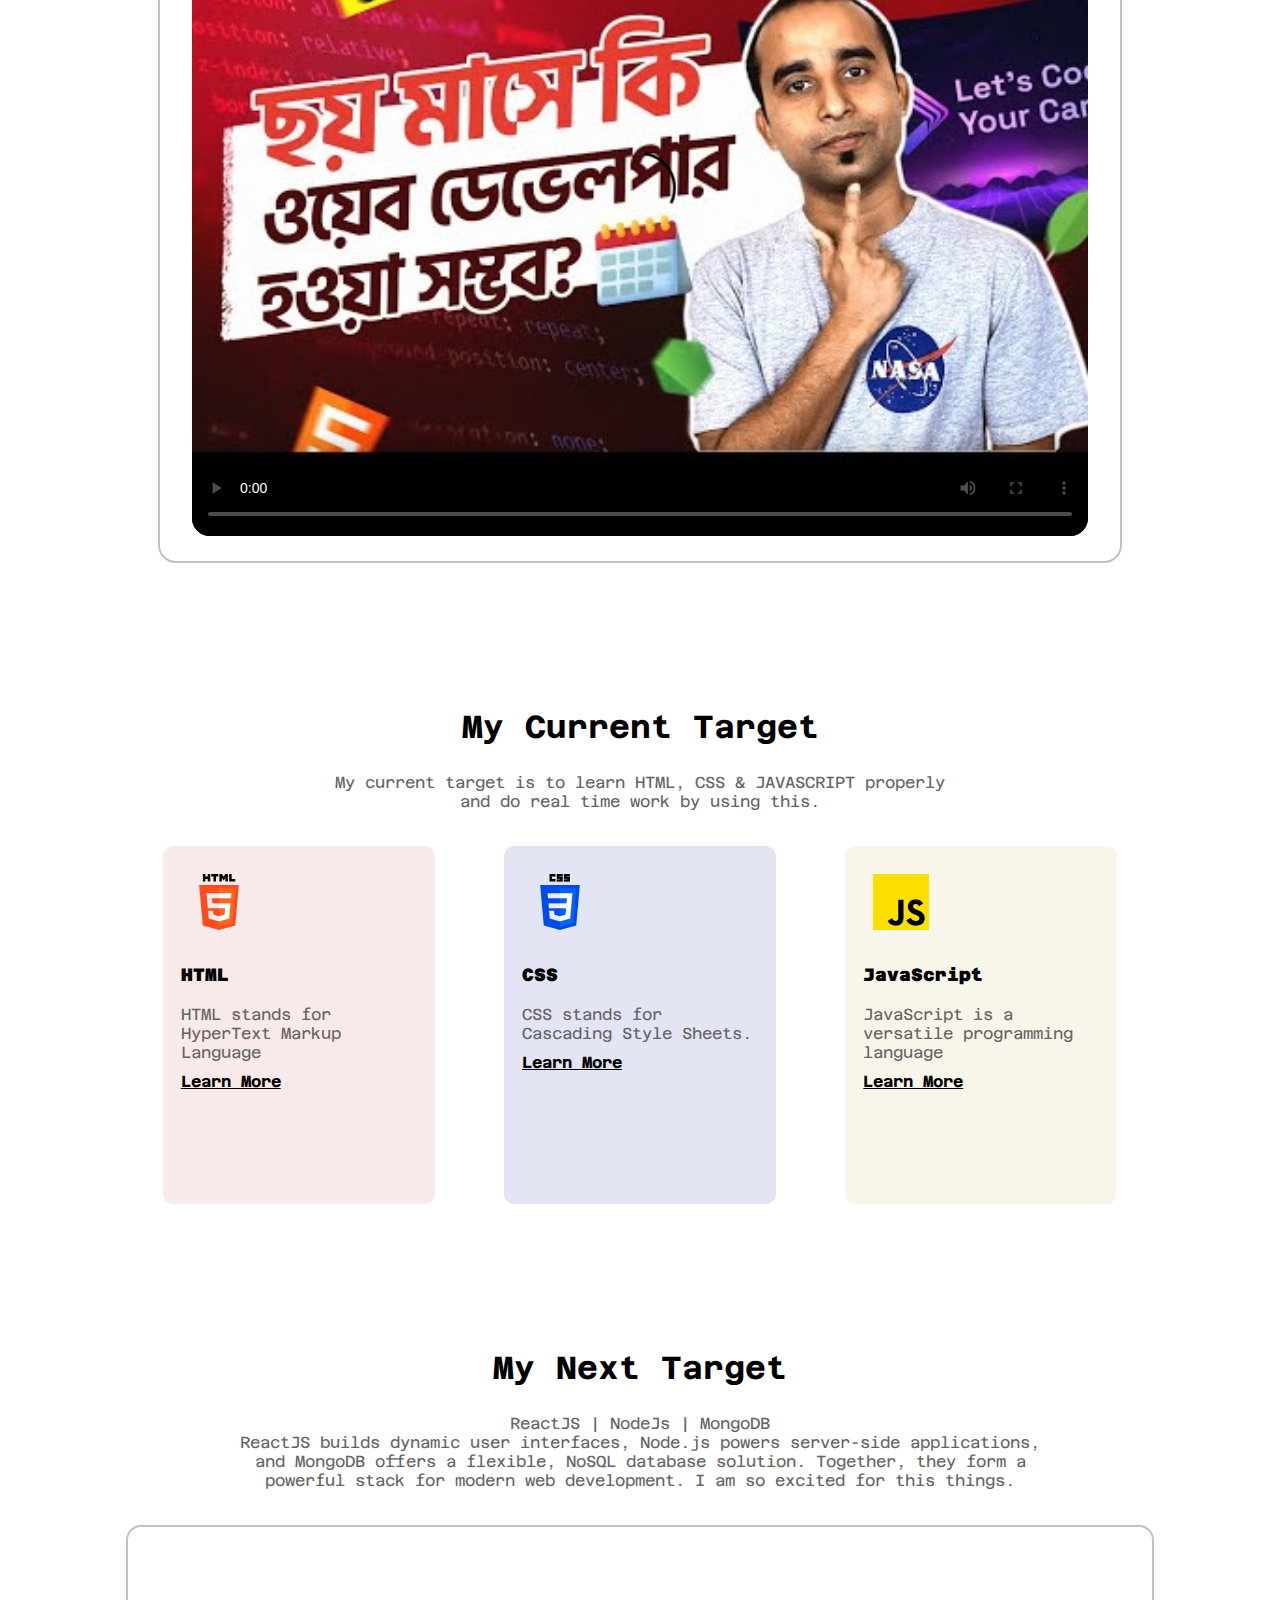
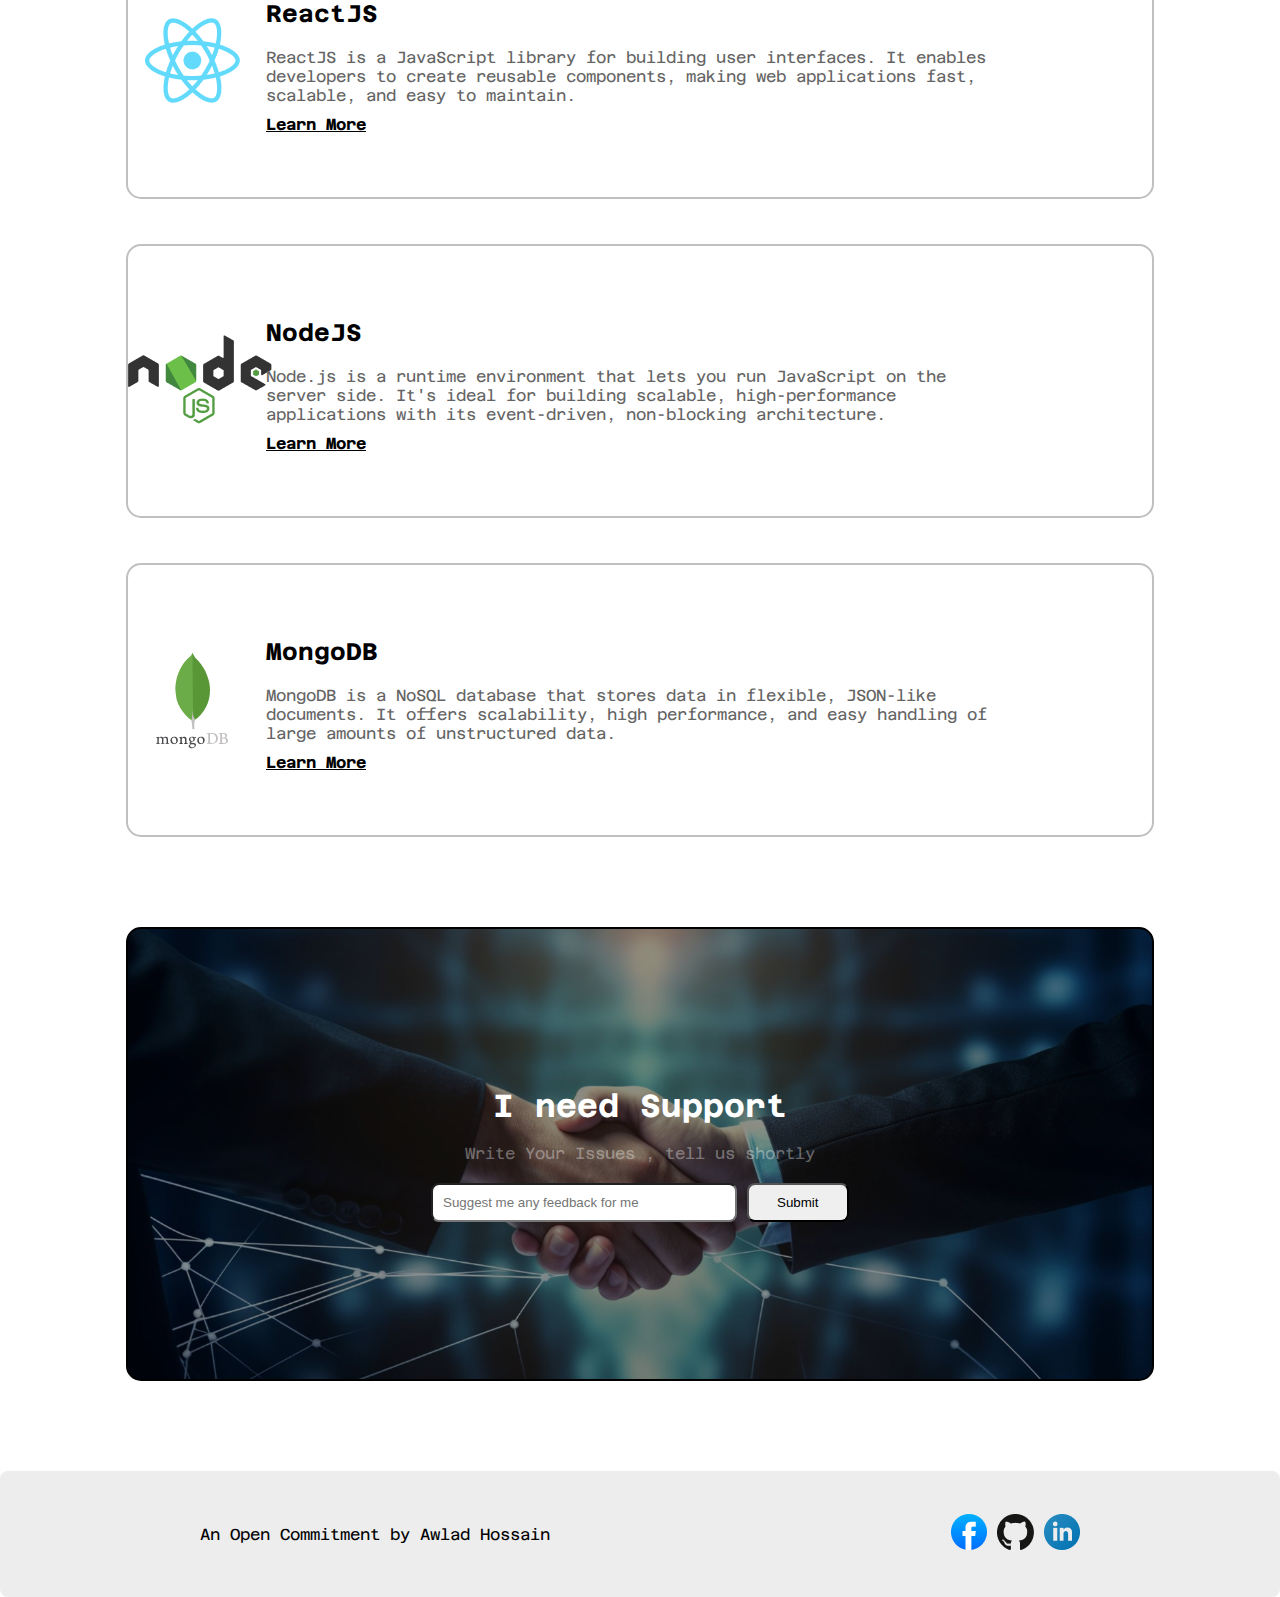
==== commit 05ede8b6: "Footer section complete" ====
--- a/index.html
+++ b/index.html
@@ -19,7 +19,7 @@
             <h1>"In the near future, I hope to <br> become a Developer."</h1>
             <p>In the near future, I aspire to become a Developer. My journey began with creating a Netflix clone using
                 only HTML and CSS, showcasing my dedication and passion for web development.</p>
-            <a href="/">Contact with me</a>
+            <a href="/footer.html">Contact with me</a>
         </div>
     </header>
     <div class="gap"></div>
@@ -159,13 +159,25 @@
                 <div class="sup-head">I need Support</div>
                 <div class="sup-head2">Write Your Issues , tell us shortly </div>
                 <div class="input">
-                    <input class="big-box" type="text" name="username" placeholder="Suggest me any feedback for me"> 
+                    <input class="big-box" type="text" name="username" placeholder="Suggest me any feedback for me">
                     <input class="sub" type="submit" value="Submit">
 
                 </div>
             </div>
             <div class="gap"></div>
     </section>
+    <footer>
+        <div class="lastbox">
+            An Open Commitment by Awlad Hossain
+            <div>
+                <a href="https://web.facebook.com/mdmoin.chowdhury.73/"><img src="/assets/facebook.png" alt=""
+                        srcset=""></a>
+                <a href="https://github.com/Moinuddin-dotcom"><img src="/assets/github.png" alt=""></a>
+                <a href="https://www.linkedin.com/in/md-moinuddin-chowdhury-67098123b/"><img
+                        src="/assets/linkedin-icon 1.png" alt=""></a>
+            </div>
+        </div>
+    </footer>
 </body>
 
 </html>--- a/style.css
+++ b/style.css
@@ -458,6 +458,7 @@
     justify-content: center;
     align-items: center;
     gap: 20px;
+    border-radius: 15px;
 }
 
 .sup-head {
@@ -482,4 +483,14 @@
     width: 8vw;
     padding: 10px;
     border-radius: 8px;
+    cursor: pointer;
+}
+
+.lastbox {
+    display: flex;
+    justify-content: space-around;
+    align-items: center;
+    background-color: #cfcfd05e;
+    border-radius: 8px;
+    height: 14vh;
 }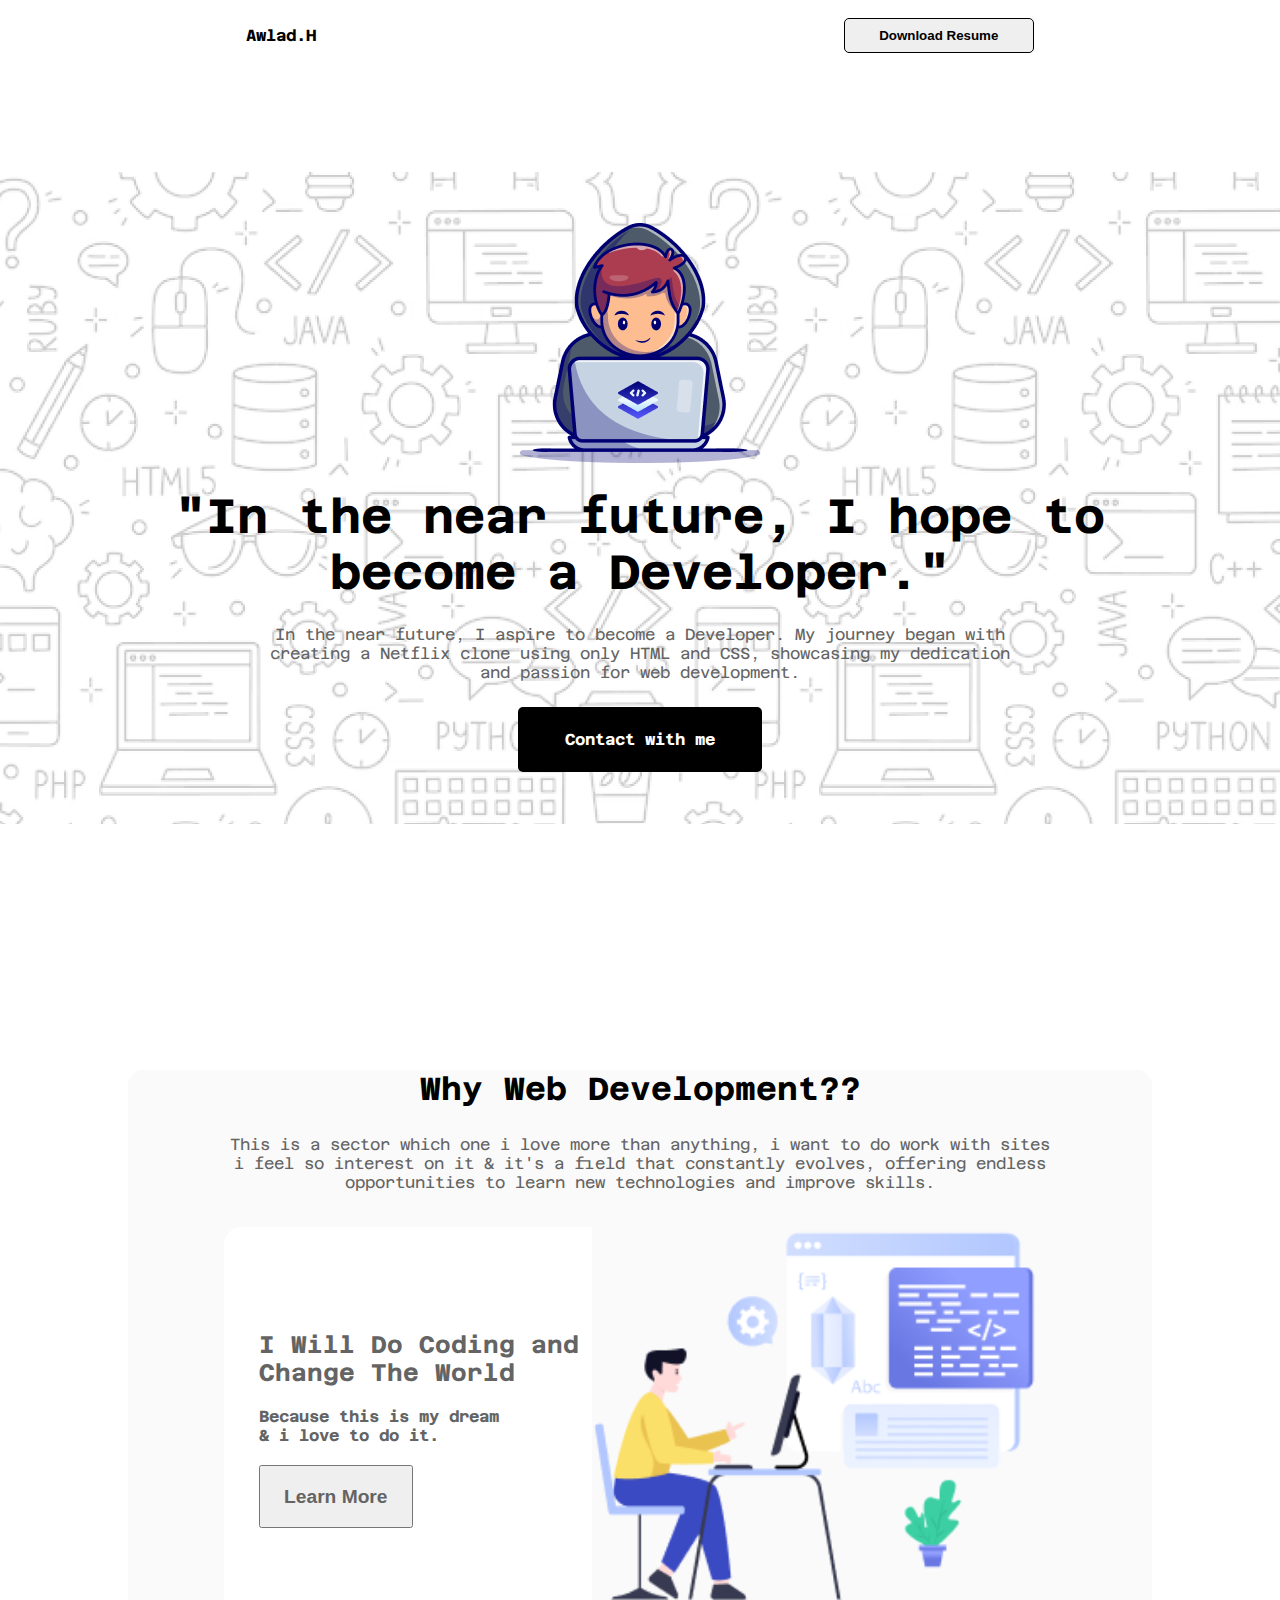
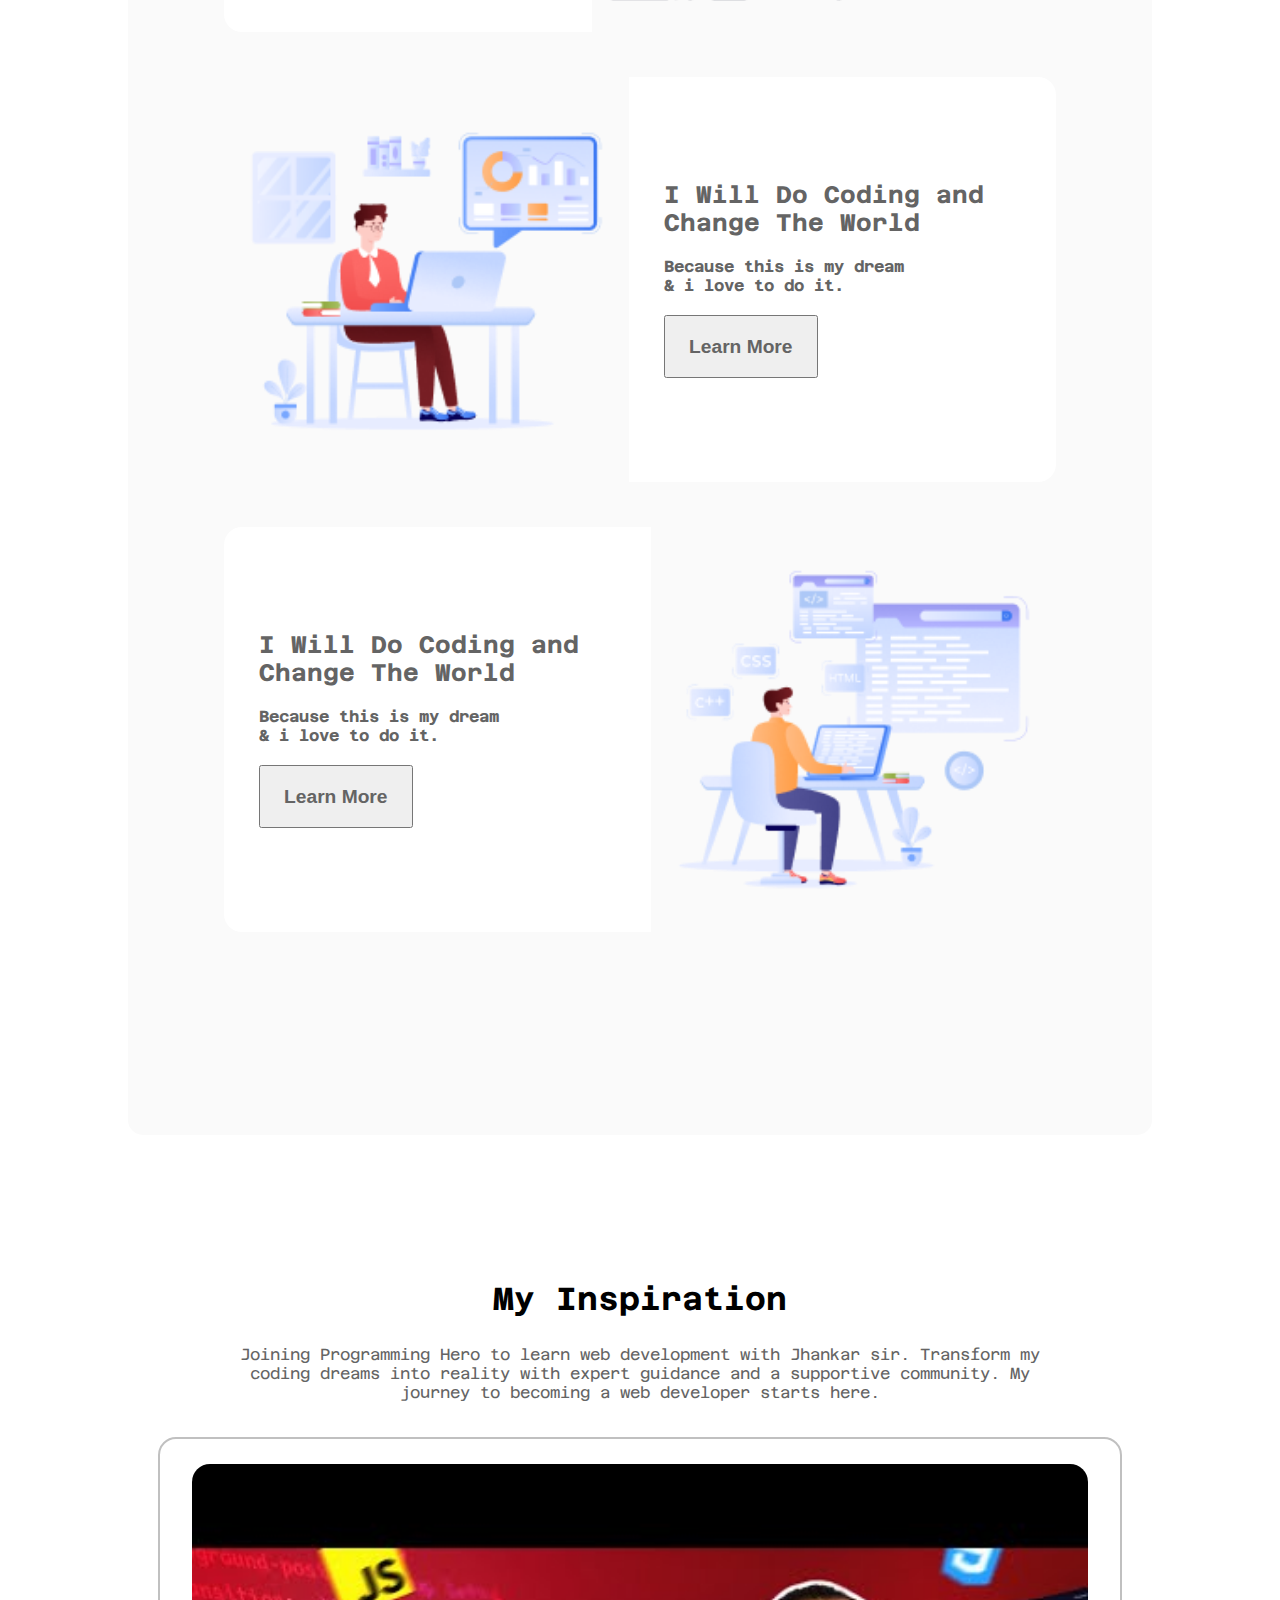
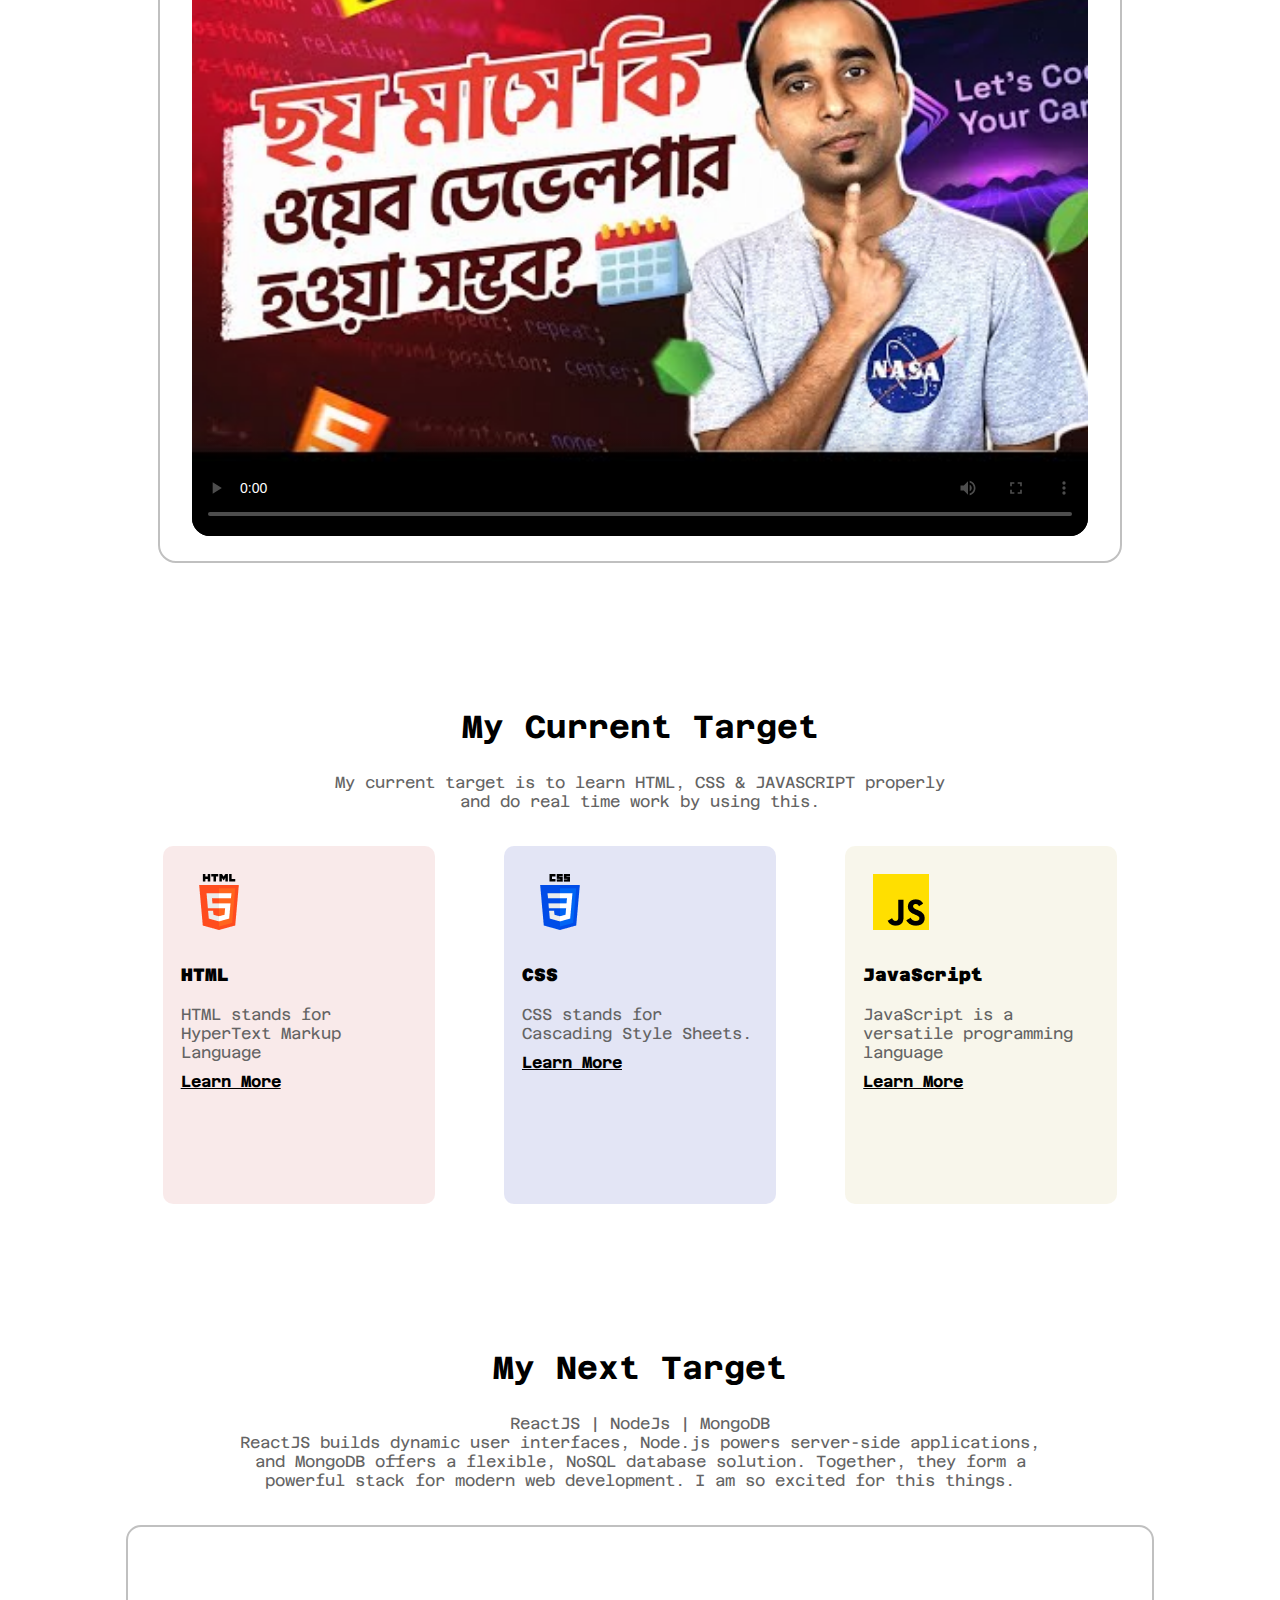
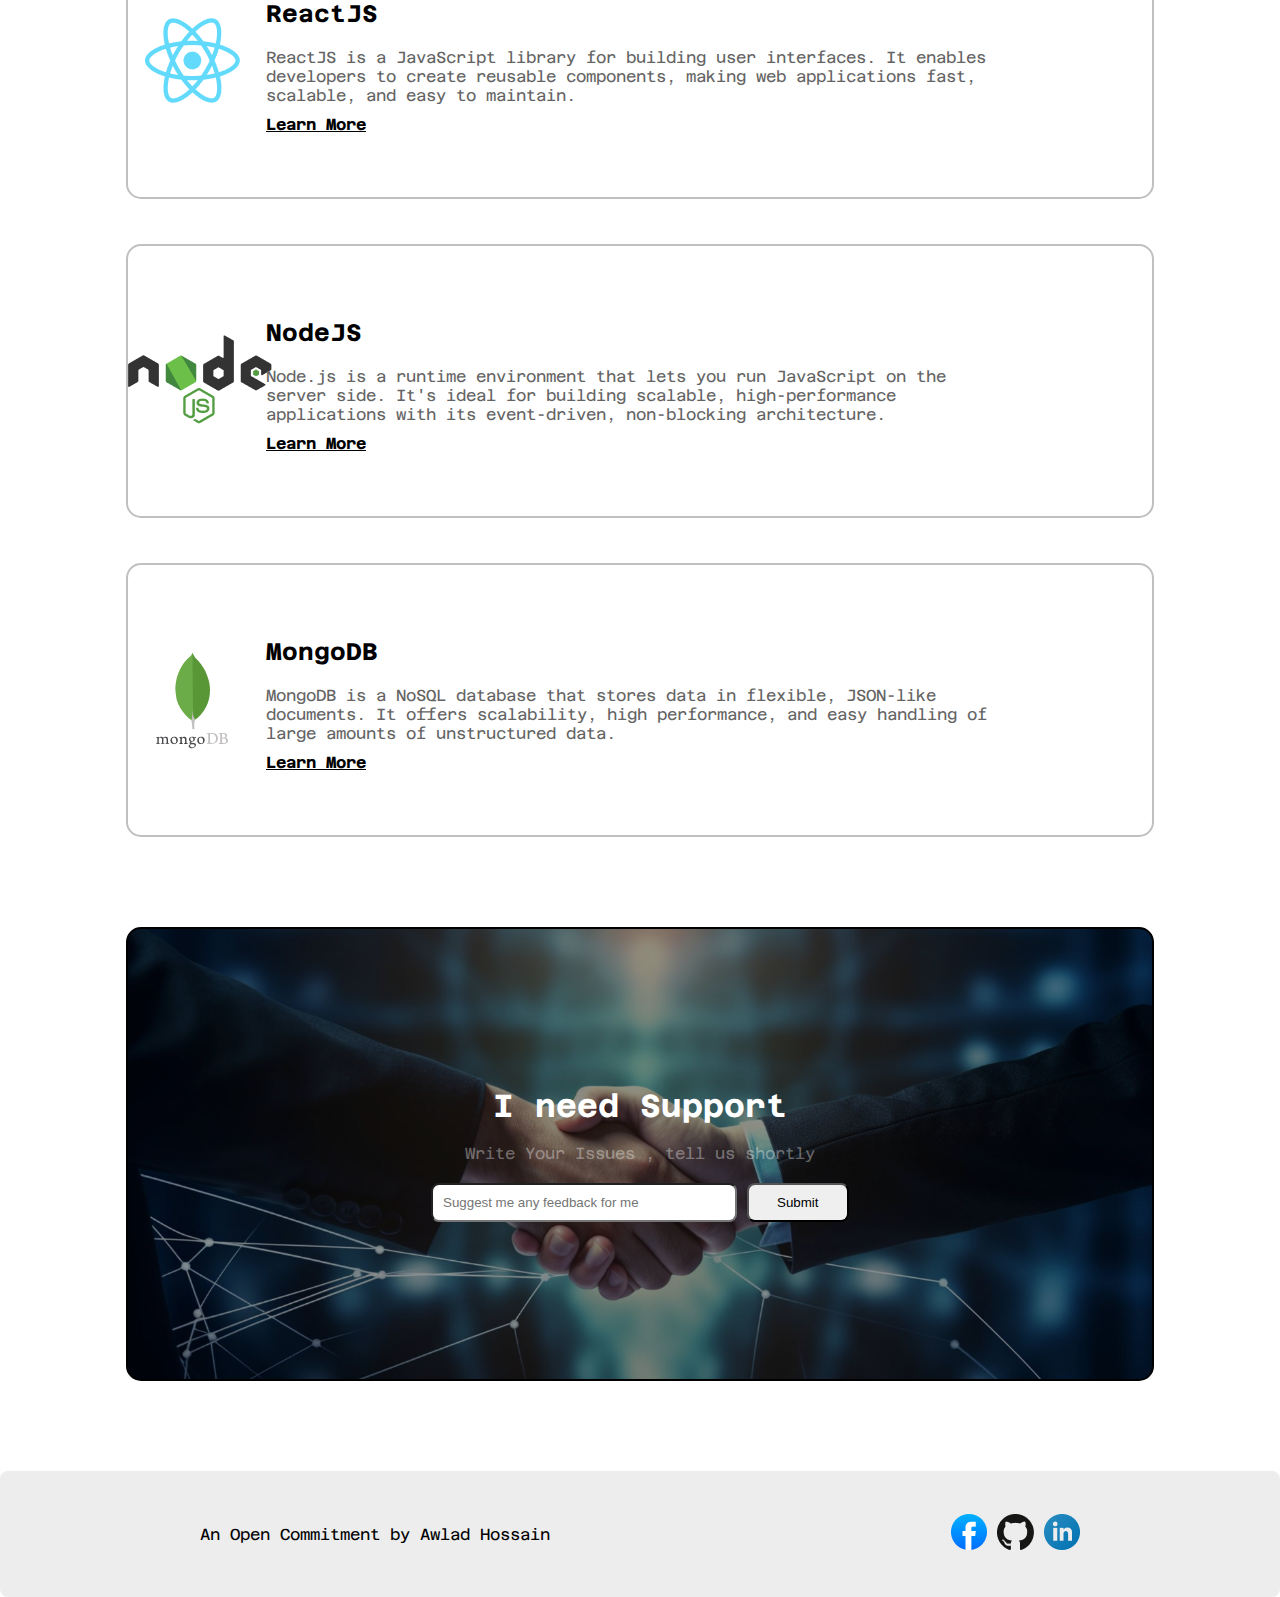
==== commit 24521890: "adding the functionality of button" ====
--- a/index.html
+++ b/index.html
@@ -19,7 +19,7 @@
             <h1>"In the near future, I hope to <br> become a Developer."</h1>
             <p>In the near future, I aspire to become a Developer. My journey began with creating a Netflix clone using
                 only HTML and CSS, showcasing my dedication and passion for web development.</p>
-            <a href="/footer.html">Contact with me</a>
+            <a href="#contact">Contact with me</a>
         </div>
     </header>
     <div class="gap"></div>
@@ -166,7 +166,7 @@
             </div>
             <div class="gap"></div>
     </section>
-    <footer>
+    <footer id="contact">
         <div class="lastbox">
             An Open Commitment by Awlad Hossain
             <div>
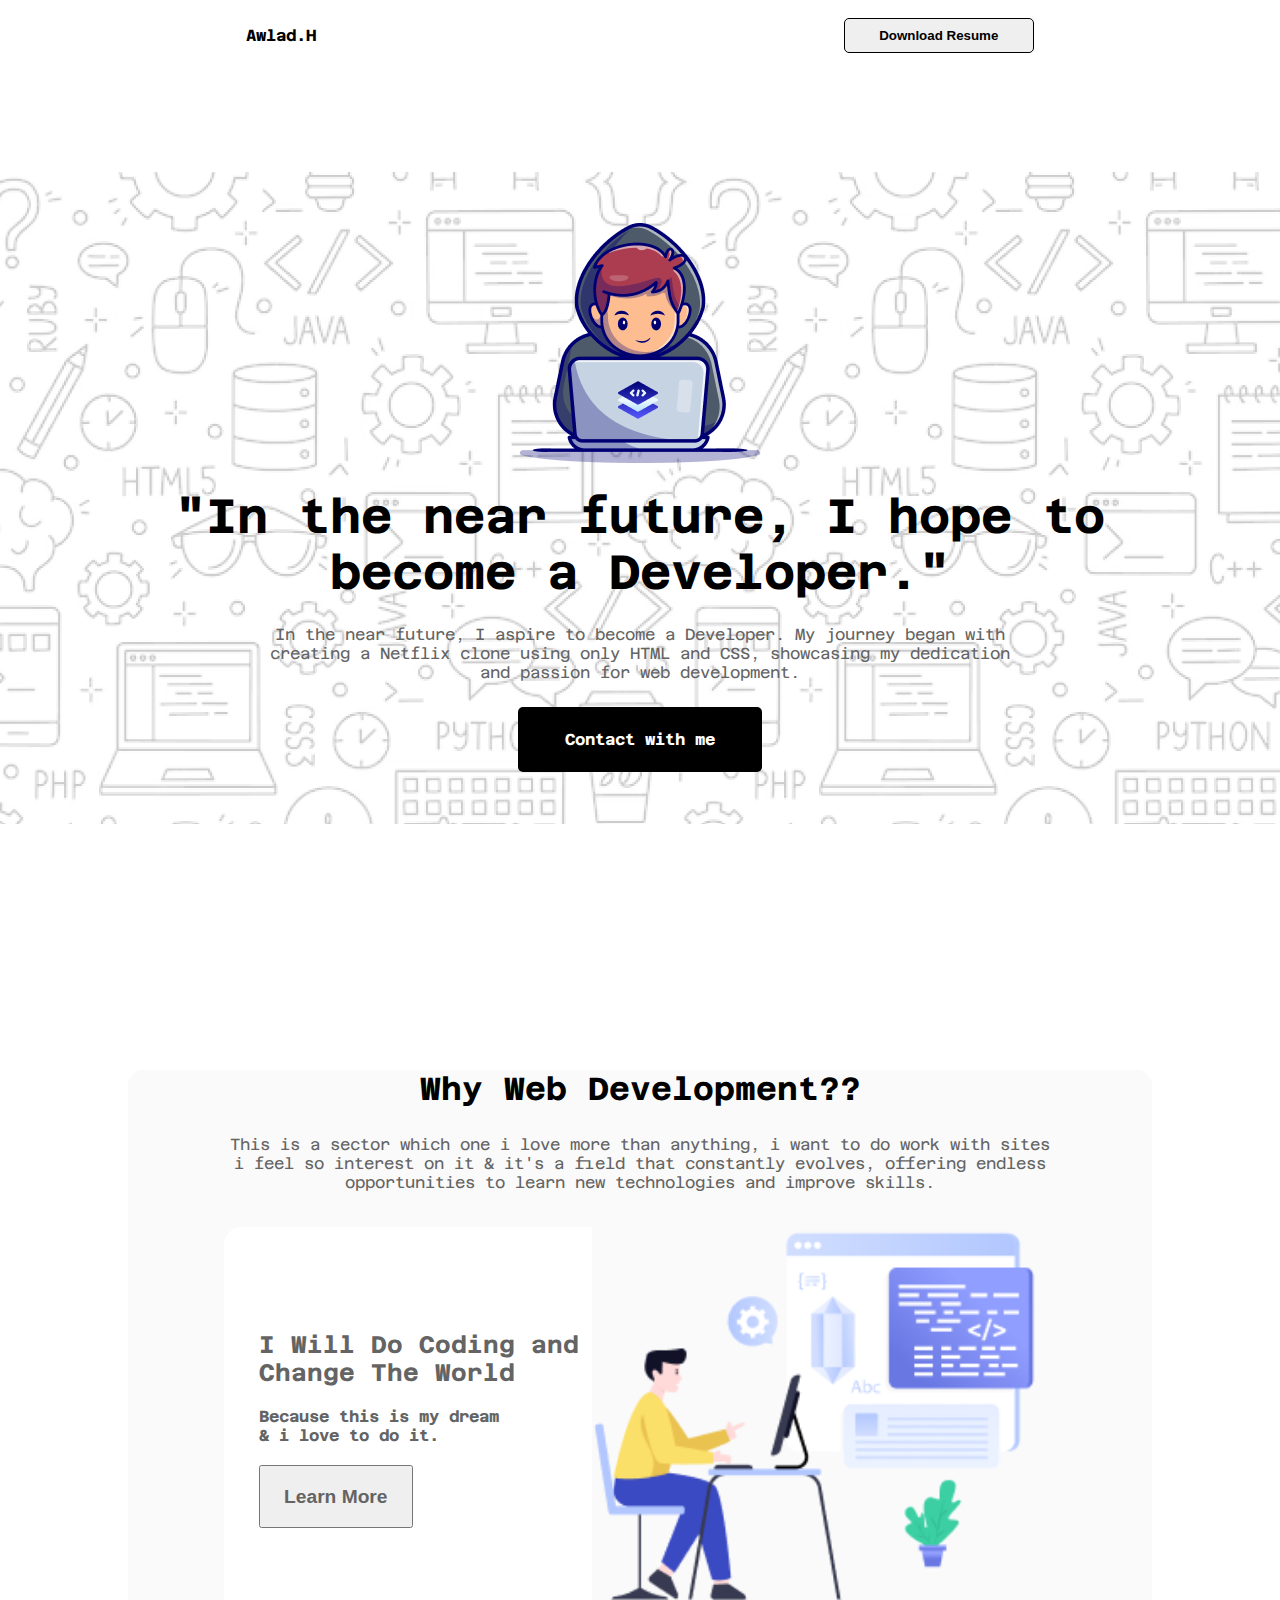
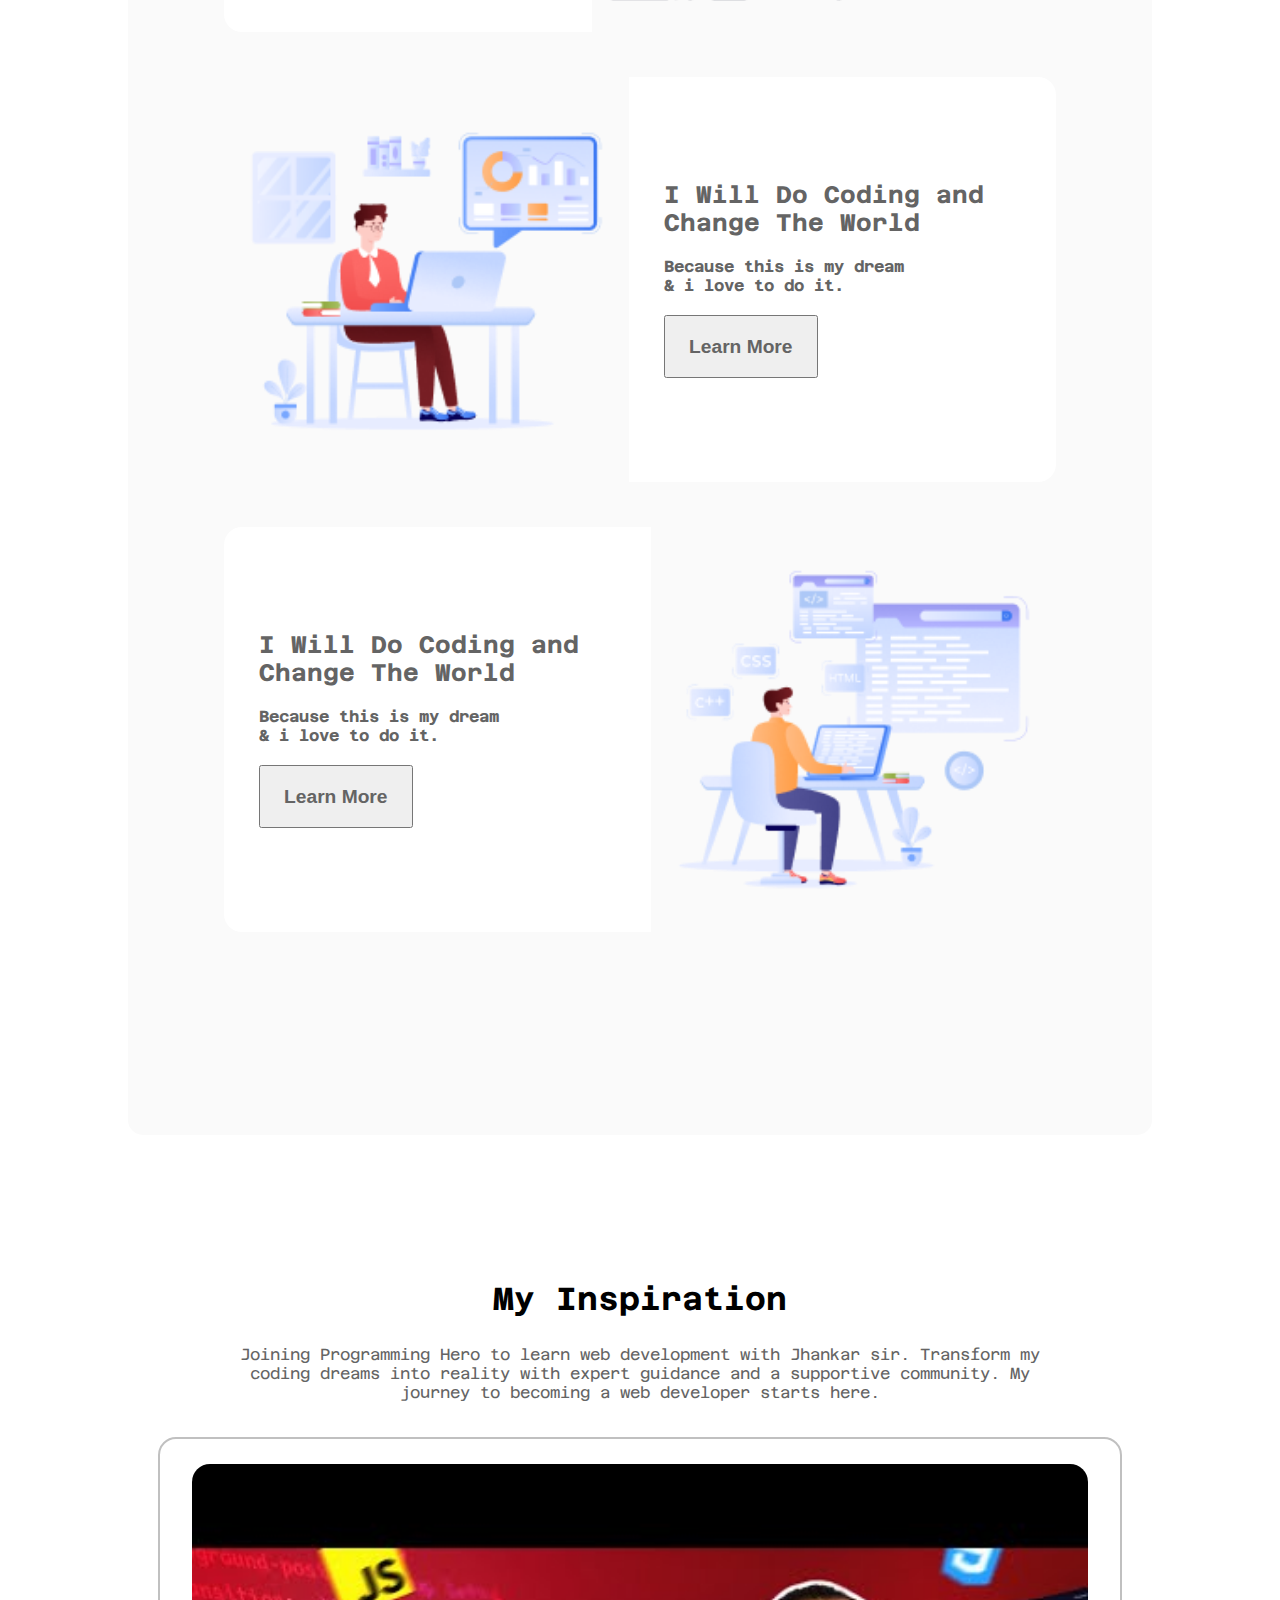
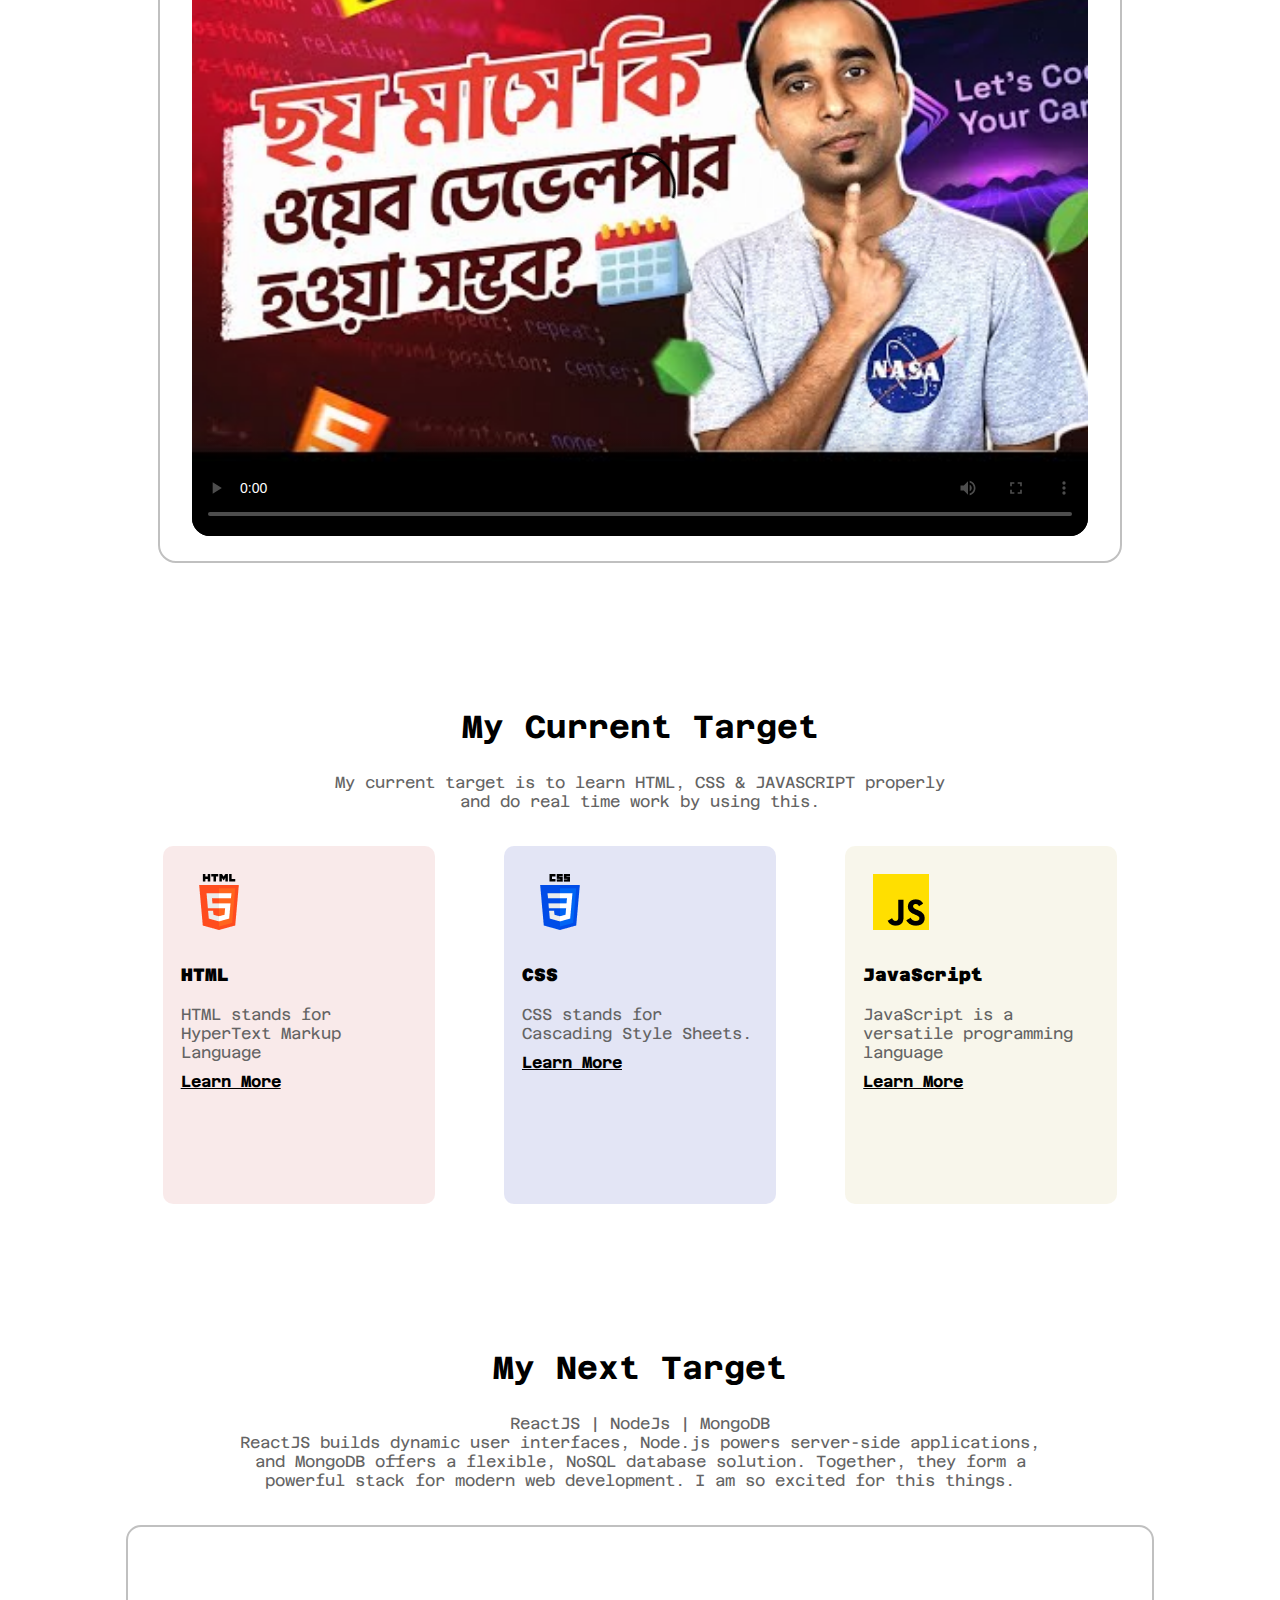
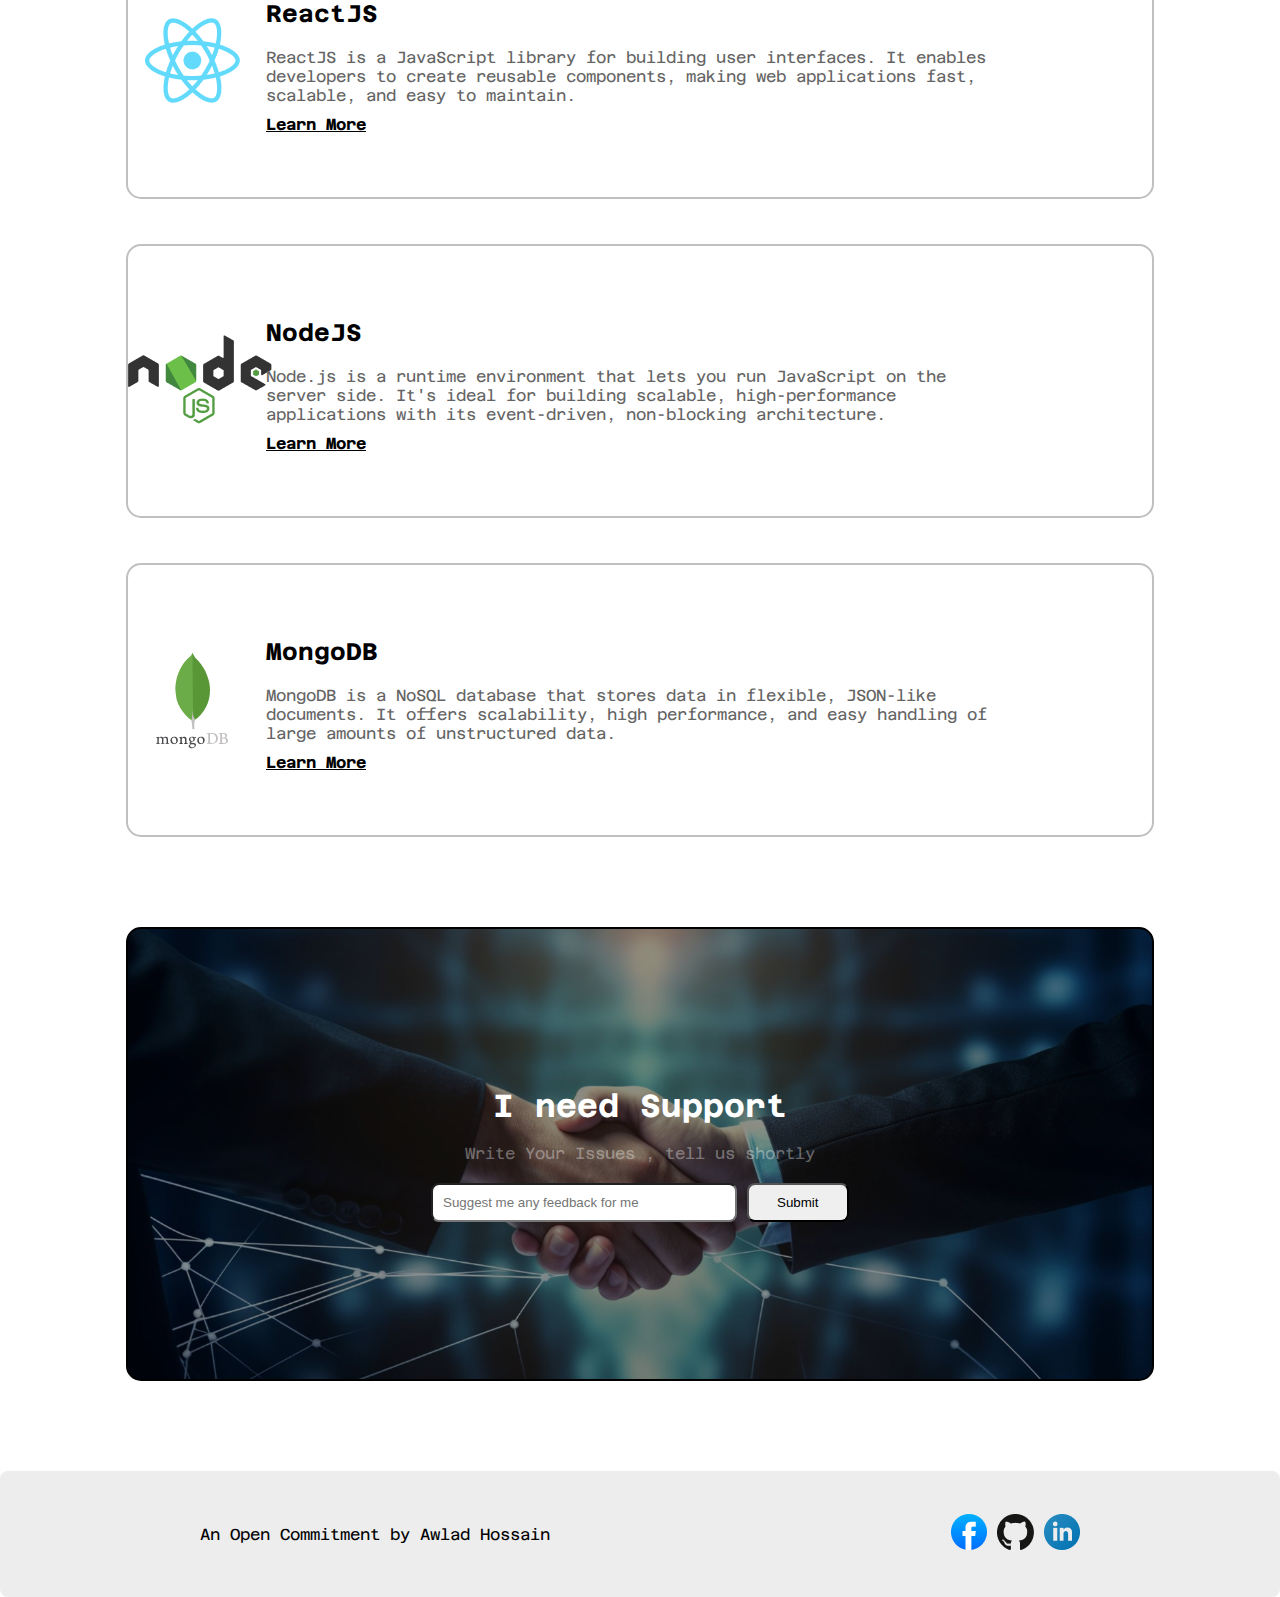
==== commit b207b017: "Title added" ====
--- a/index.html
+++ b/index.html
@@ -4,7 +4,7 @@
 <head>
     <meta charset="UTF-8">
     <meta name="viewport" content="width=device-width, initial-scale=1.0">
-    <title>Document</title>
+    <title>Programming Hero Assignment 1</title>
     <link rel="stylesheet" href="style.css">
 </head>
 
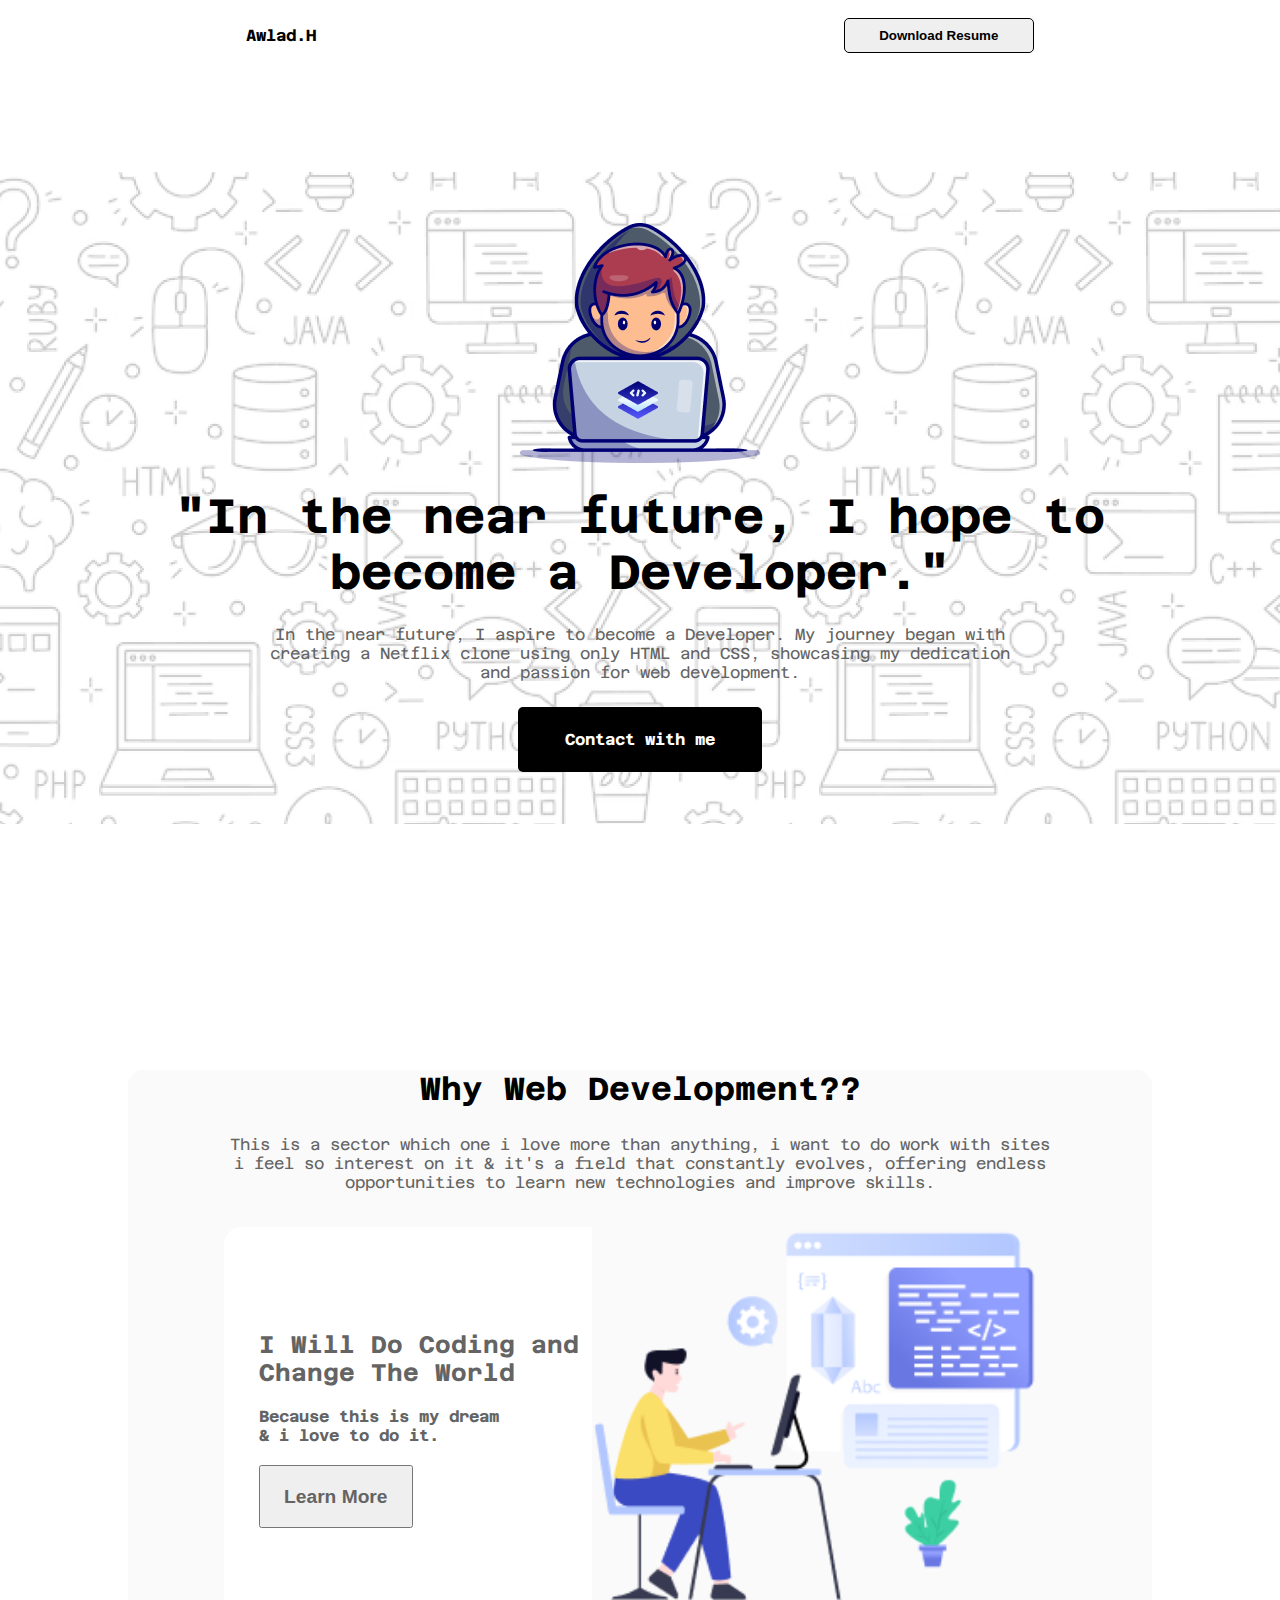
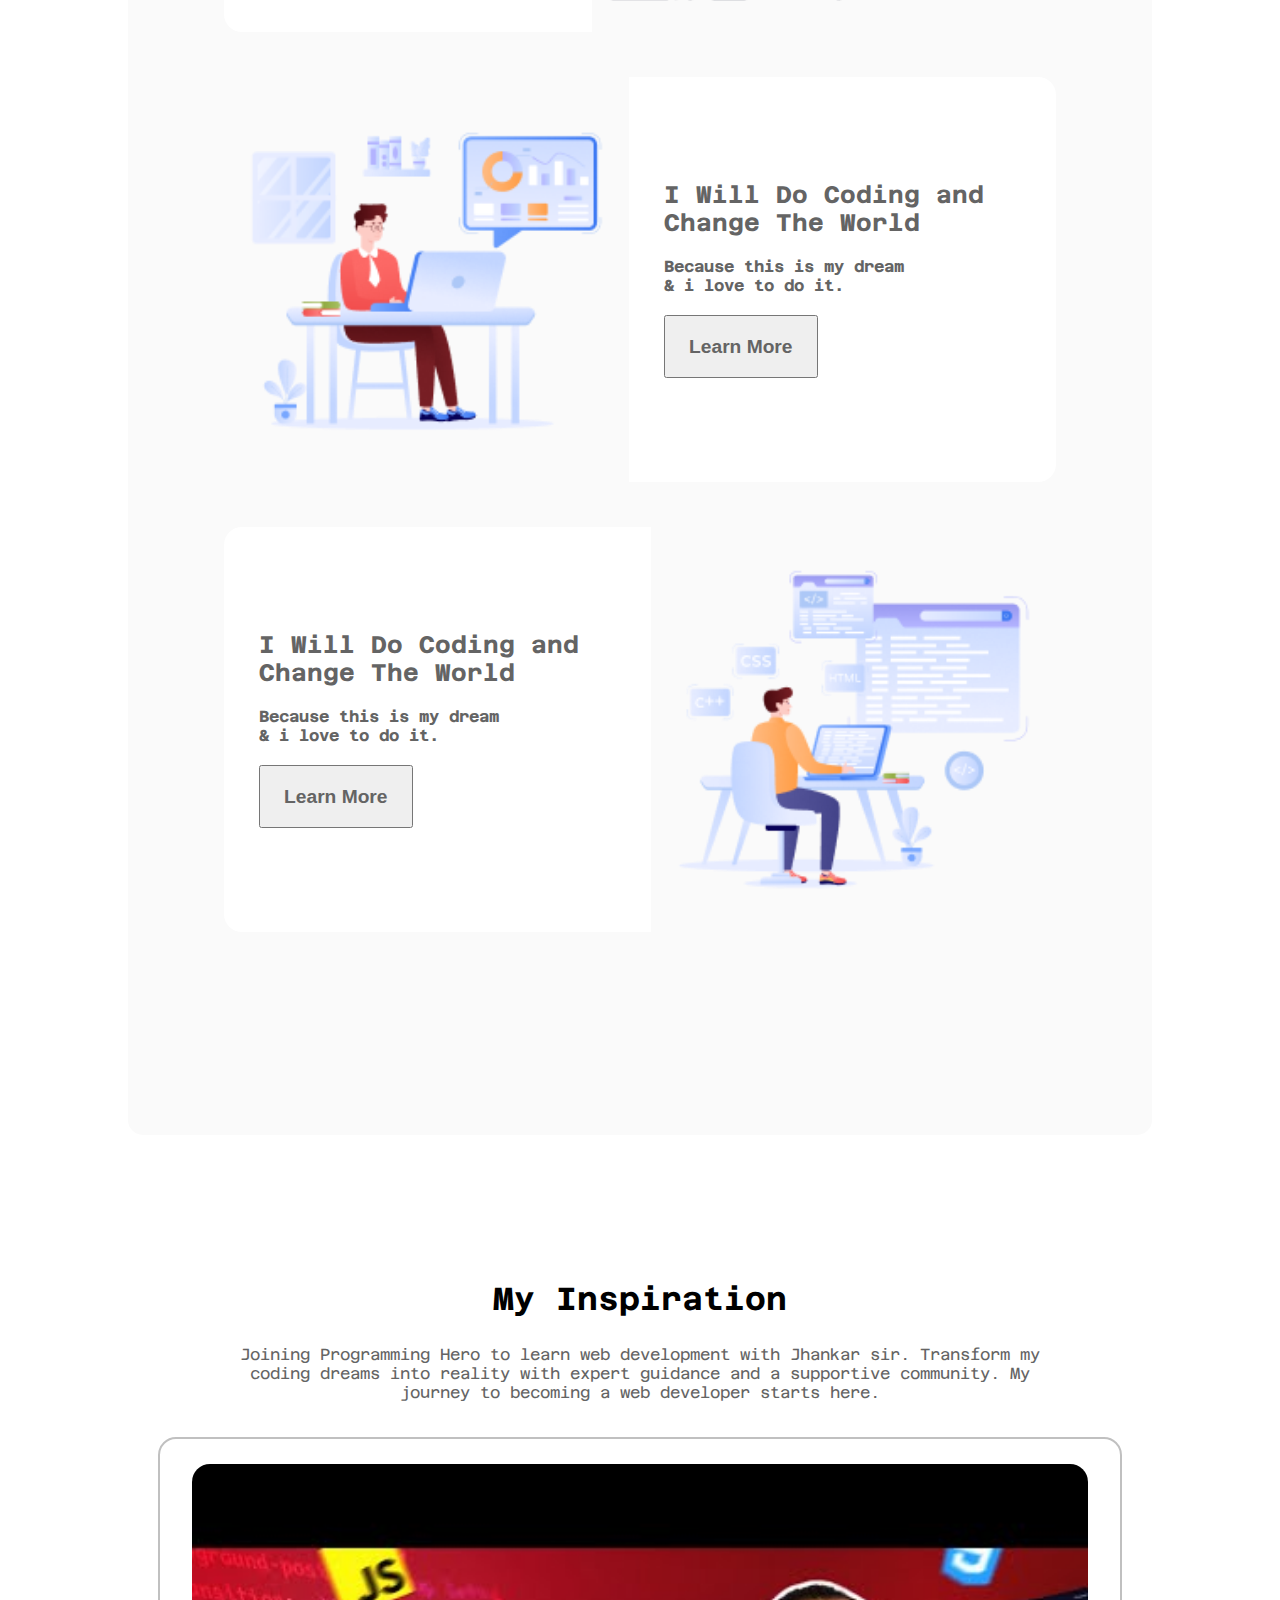
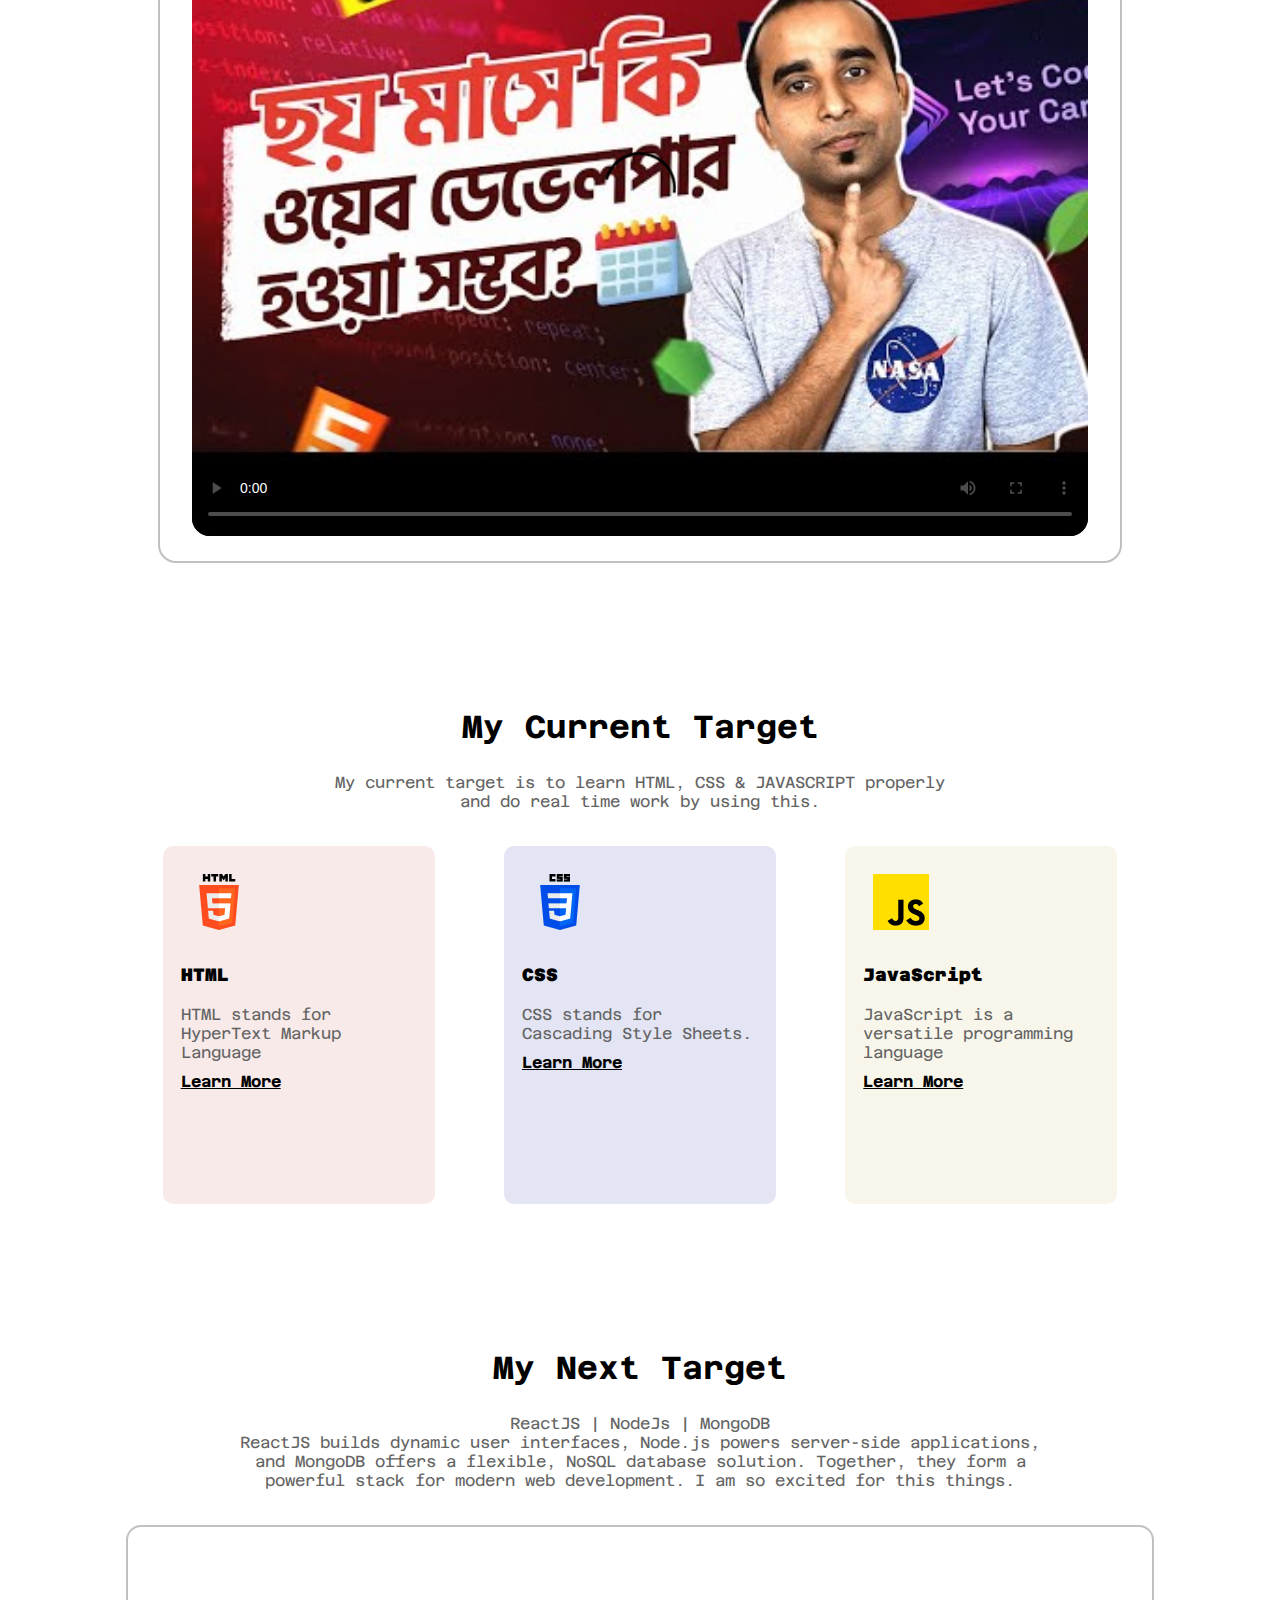
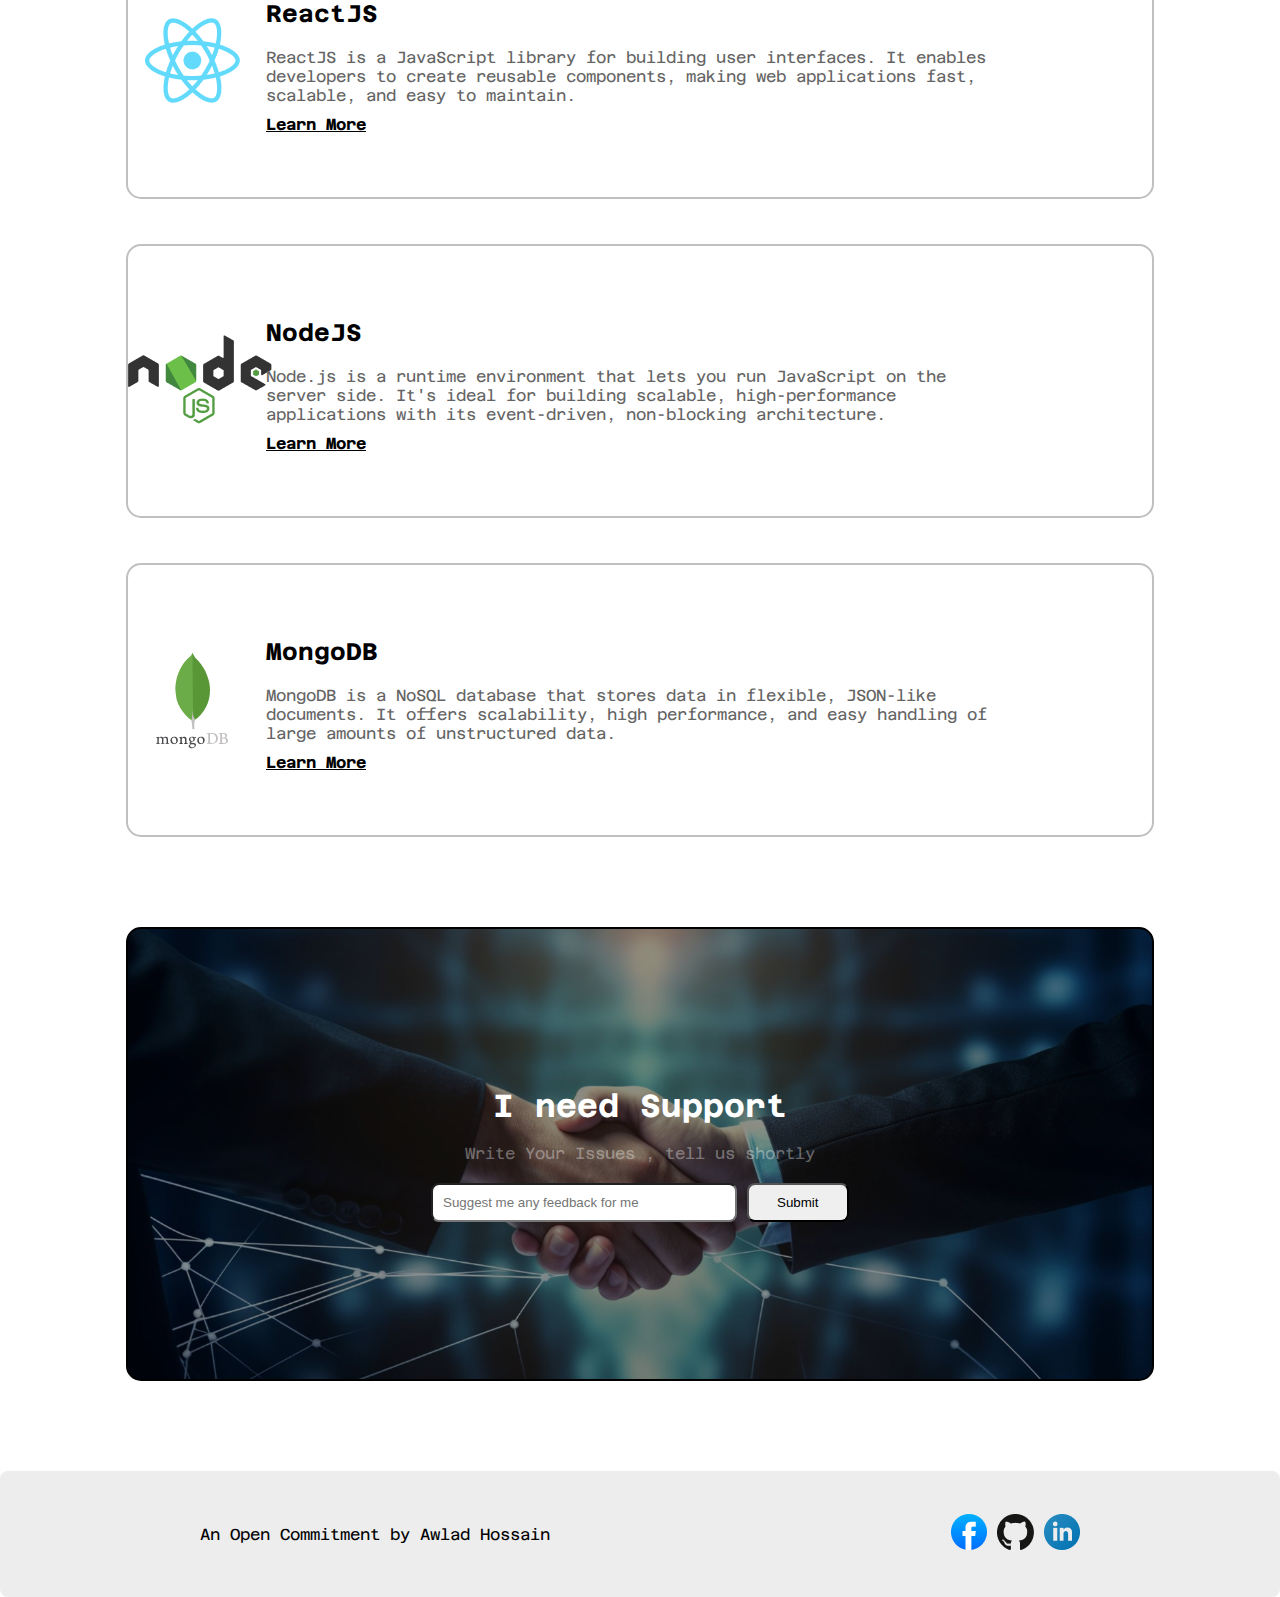
==== commit 4a539354: "img sections updated" ====
--- a/index.html
+++ b/index.html
@@ -113,7 +113,7 @@
             <div class="end-three-card">
                 <div class="card7">
                     <div class="image">
-                        <img src="/assets/react.png" alt="">
+                        <img src="./assets/react.png" alt="">
                     </div>
 
                     <div class="nextarget-heading">
@@ -128,7 +128,7 @@
                 <div class="card-gap"></div>
                 <div class="card8">
                     <div class="image">
-                        <img src="/assets/nodejs.png" alt="">
+                        <img src="./assets/nodejs.png" alt="">
                     </div>
 
                     <div class="nextarget-heading">
@@ -142,7 +142,7 @@
                 <div class="card-gap"></div>
                 <div class="card9">
                     <div class="image">
-                        <img src="/assets/mongodb.png" alt="">
+                        <img src="./assets/mongodb.png" alt="">
                     </div>
 
                     <div class="nextarget-heading">
@@ -170,11 +170,11 @@
         <div class="lastbox">
             An Open Commitment by Awlad Hossain
             <div>
-                <a href="https://web.facebook.com/mdmoin.chowdhury.73/"><img src="/assets/facebook.png" alt=""
+                <a href="https://web.facebook.com/mdmoin.chowdhury.73/"><img src="./assets/facebook.png" alt=""
                         srcset=""></a>
-                <a href="https://github.com/Moinuddin-dotcom"><img src="/assets/github.png" alt=""></a>
+                <a href="https://github.com/Moinuddin-dotcom"><img src="./assets/github.png" alt=""></a>
                 <a href="https://www.linkedin.com/in/md-moinuddin-chowdhury-67098123b/"><img
-                        src="/assets/linkedin-icon 1.png" alt=""></a>
+                        src="./assets/linkedin-icon 1.png" alt=""></a>
             </div>
         </div>
     </footer>
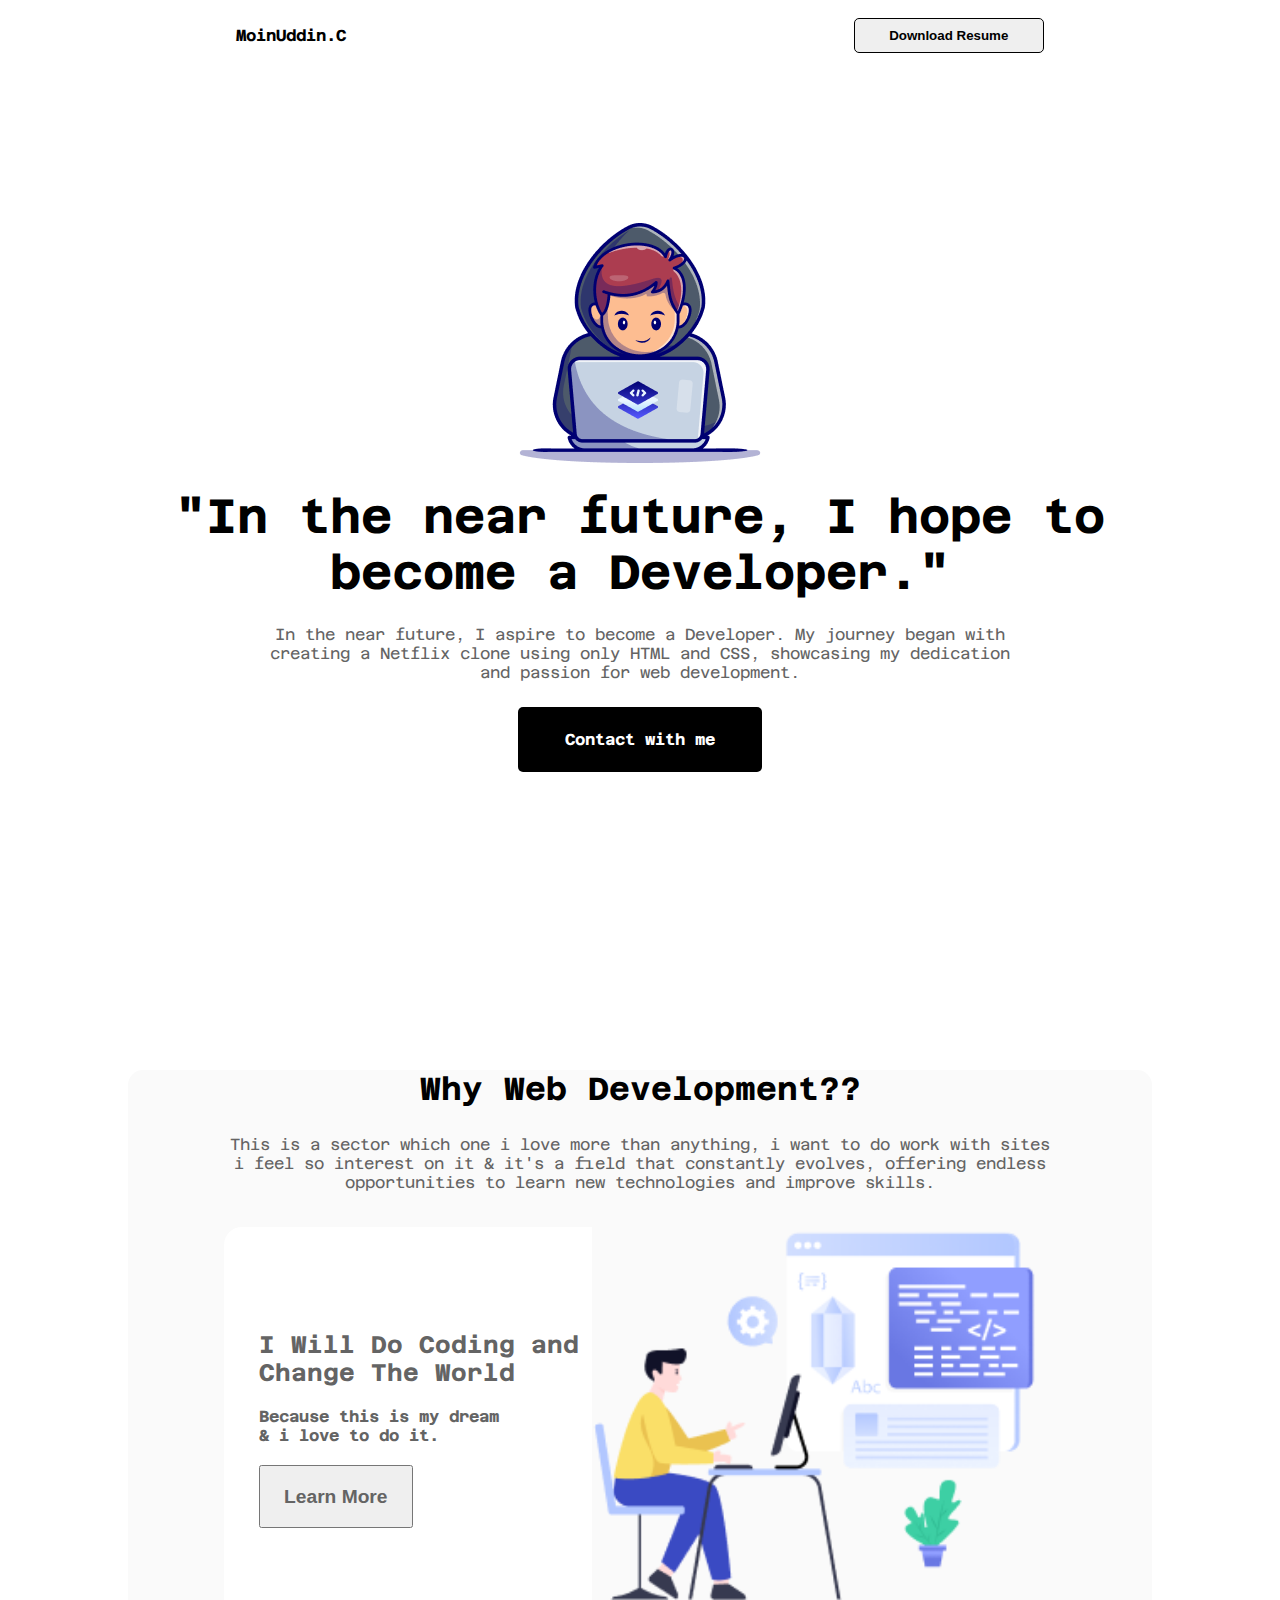
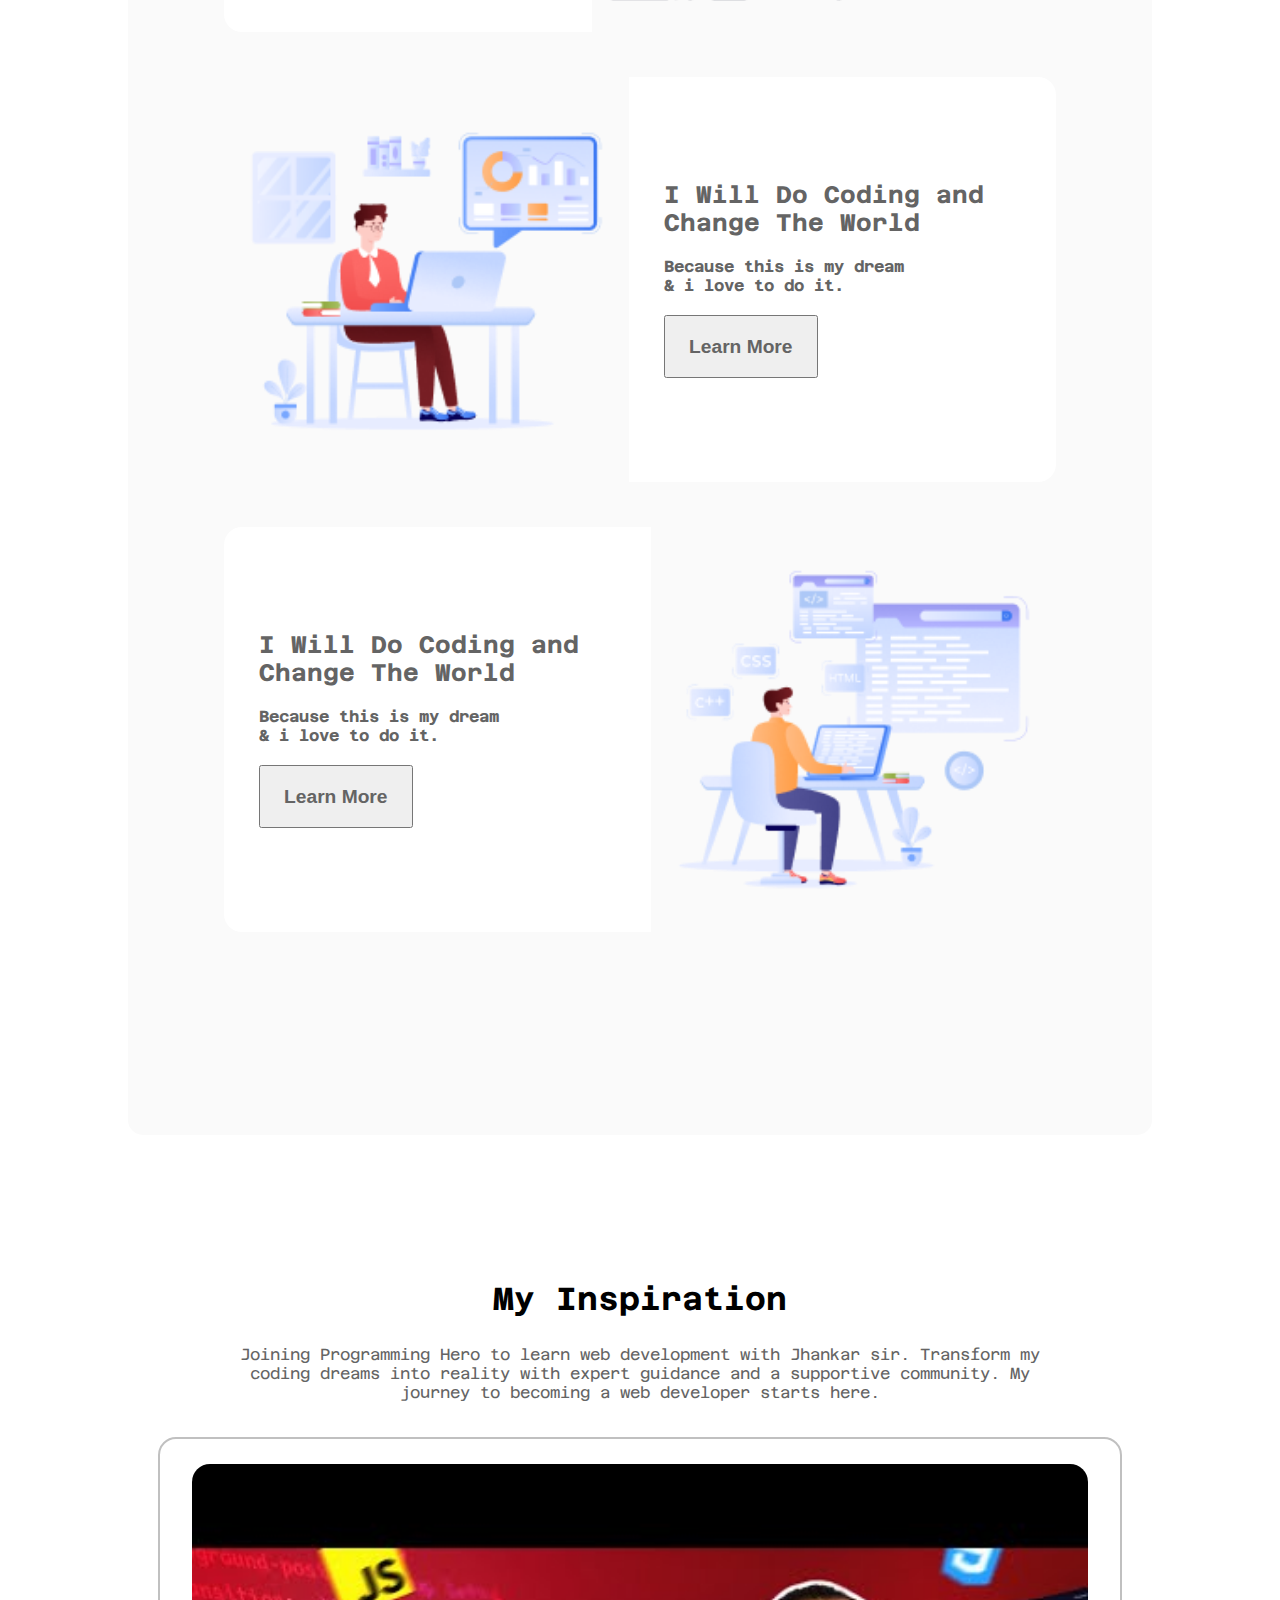
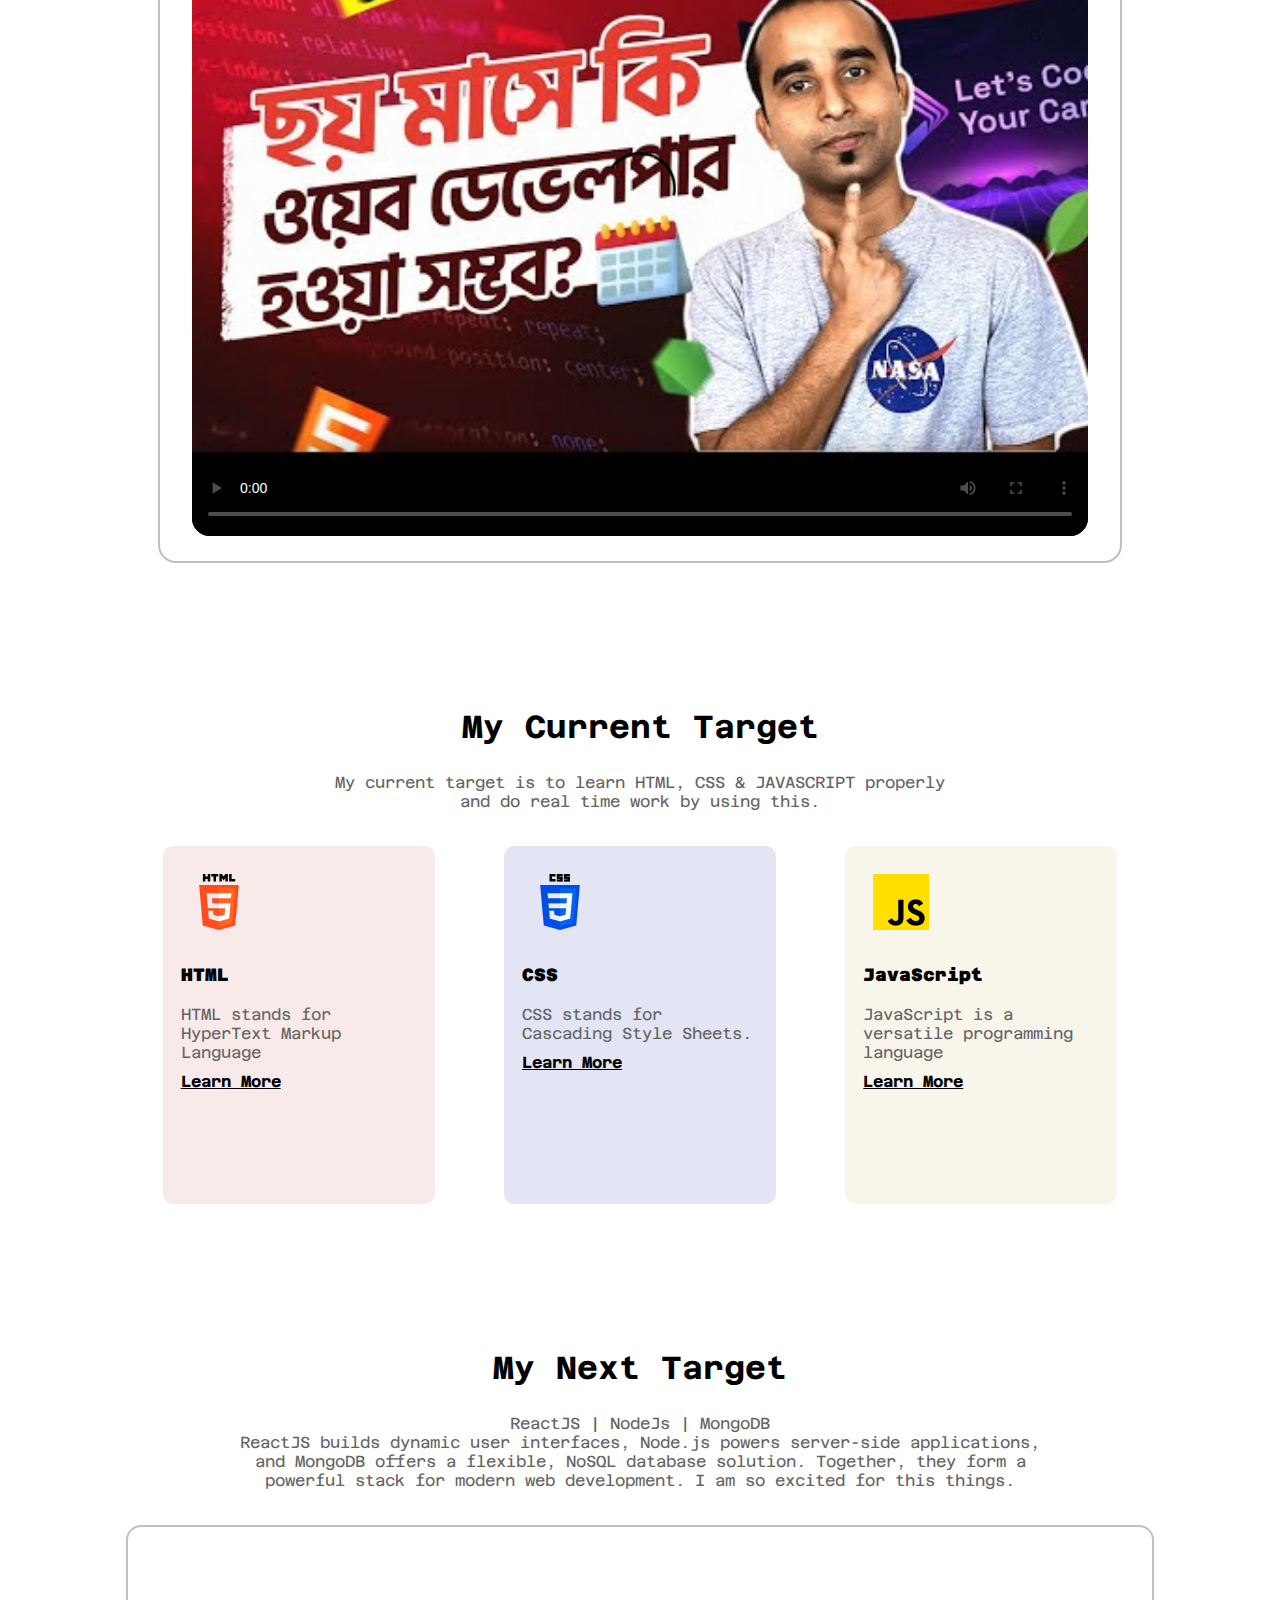
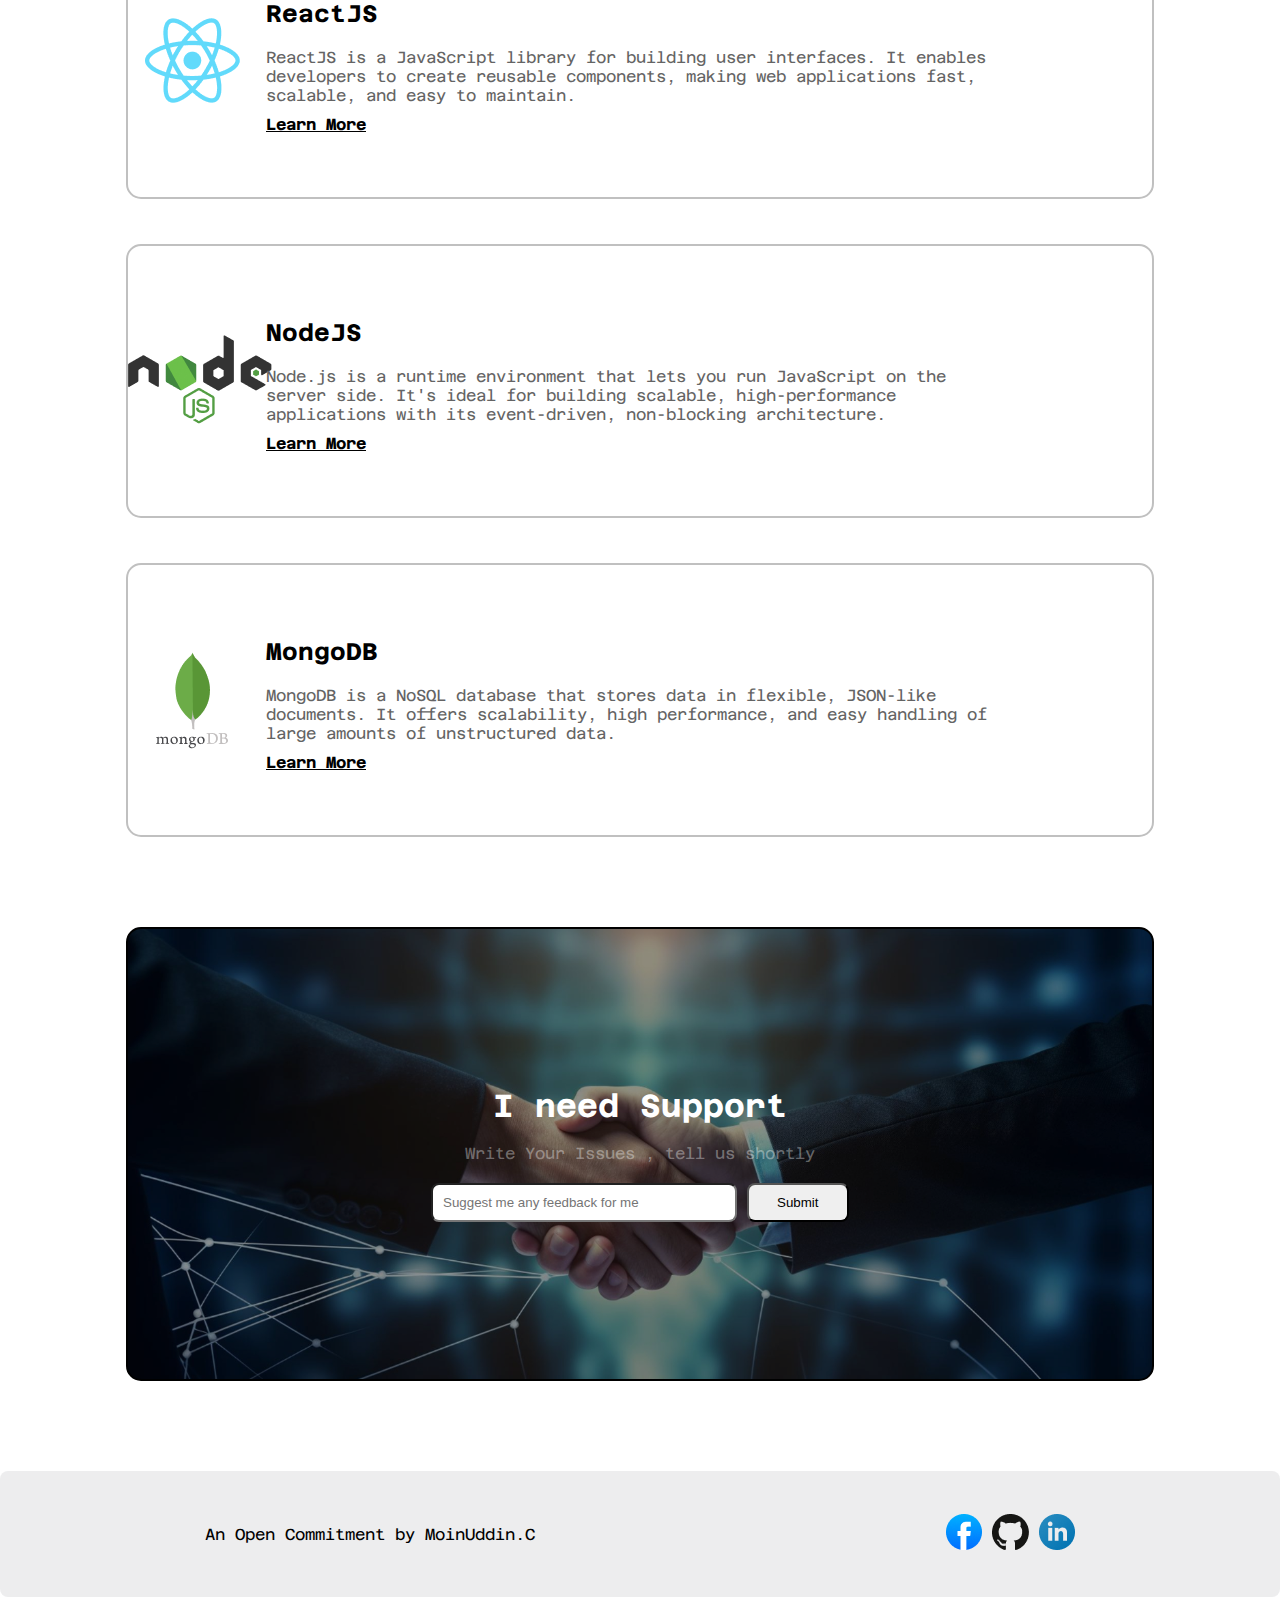
==== commit c4687bb6: "Name change awlad to MoinUddin.C" ====
--- a/index.html
+++ b/index.html
@@ -10,7 +10,7 @@
 
 <body>
     <div class="navbar">
-        <span class="topname">Awlad.H</span>
+        <span class="topname">MoinUddin.C</span>
         <button>Download Resume</button>
     </div>
     <header>
@@ -168,7 +168,7 @@
     </section>
     <footer id="contact">
         <div class="lastbox">
-            An Open Commitment by Awlad Hossain
+            An Open Commitment by MoinUddin.C
             <div>
                 <a href="https://web.facebook.com/mdmoin.chowdhury.73/"><img src="./assets/facebook.png" alt=""
                         srcset=""></a>
--- a/style.css
+++ b/style.css
@@ -34,7 +34,7 @@
 }
 
 .herosection {
-    background-image: url(assets/Hero-bg.png);
+    background-image: url(.assets/Hero-bg.png);
     background-position: center;
     background-repeat: no-repeat;
     display: flex;
@@ -447,7 +447,7 @@
     margin: auto;
     height: 50vh;
     border: 2px solid black;
-    background-image: url(/assets/handshake.jpg);
+    background-image: url(./assets/handshake.jpg);
     background-position: center;
     background-repeat: no-repeat;
     background-size: 100%;
